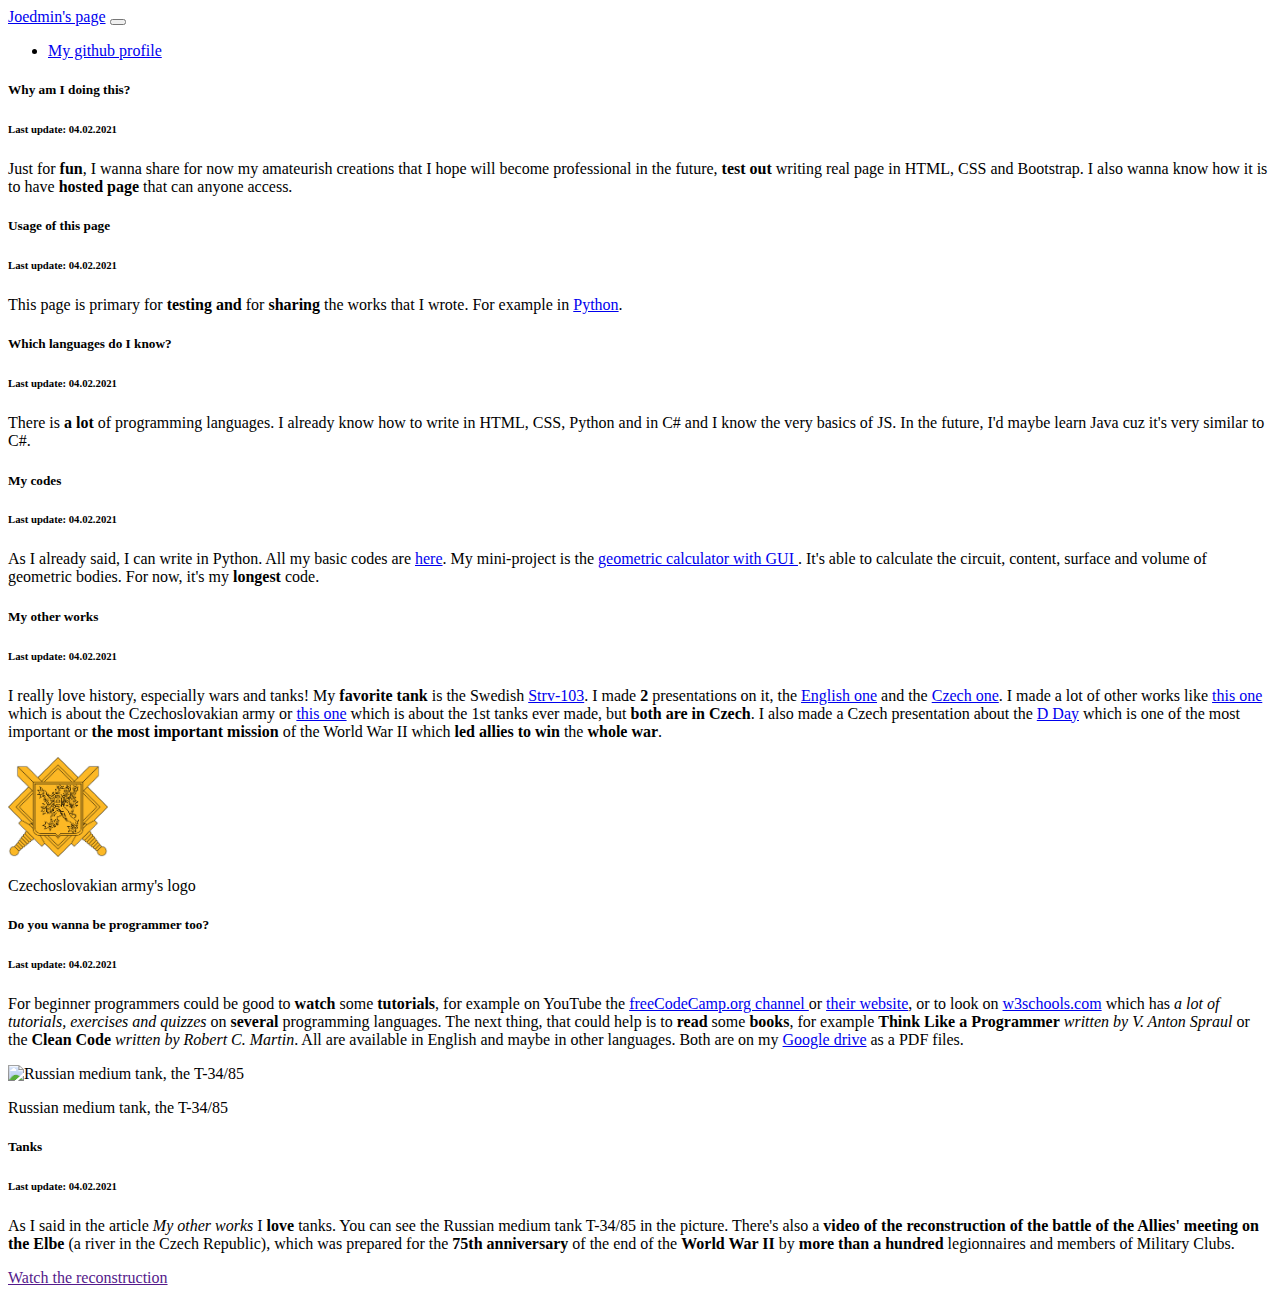
==== index.html @ 403ed673 "Small changes" ====
<!DOCTYPE html>
<html lang="en" style="scroll-behavior: smooth">
	<head>
		<meta charset="UTF-8" />
		<meta name="viewport" content="width=device-width, initial-scale=1.0" />
		<meta
			name="description"
			content="A simple page written by Joedmin with help of the Bootstrap"
		/>
		<link
			href="https://cdn.jsdelivr.net/npm/bootstrap@5.0.0-beta1/dist/css/bootstrap.min.css"
			rel="stylesheet"
			integrity="sha384-giJF6kkoqNQ00vy+HMDP7azOuL0xtbfIcaT9wjKHr8RbDVddVHyTfAAsrekwKmP1"
			crossorigin="anonymous"
		/>

		<title>Joedmin's page</title>
	</head>
	<body>
		<!-- Navbar -->
		<nav class="navbar navbar-expand-lg navbar-dark bg-dark fixed-top">
			<div class="container-fluid">
				<a class="navbar-brand" href="#">Joedmin's page</a>
				<button
					class="navbar-toggler"
					type="button"
					data-bs-toggle="collapse"
					data-bs-target="#navbarSupportedContent"
					aria-controls="navbarSupportedContent"
					aria-expanded="false"
					aria-label="Toggle navigation"
				>
					<span class="navbar-toggler-icon"></span>
				</button>
				<div
					class="collapse navbar-collapse"
					id="navbarSupportedContent"
				>
					<ul class="navbar-nav me-auto mb-2 mb-lg-0">
						<li class="nav-item">
							<a
								class="nav-link"
								href="https://github.com/Joedmin580"
								target="_blank"
								>My github profile</a
							>
						</li>
					</ul>
				</div>
			</div>
		</nav>
		<!-- Articles -->
		<div class="container pt-2 mt-5 mb-5 pb-4">
			<div class="container g-1">
				<div class="row">
					<div class="col-sm p-1 m-0">
						<div class="card shadowsm">
							<div class="card-body">
								<h5 class="card-title">Why am I doing this?</h5>
								<h6 class="card-subtitle mb-2 text-muted">
									Last update: 04.02.2021
								</h6>
								<p class="card-text">
									Just for <strong>fun</strong>, I wanna share
									for now my amateurish creations that I hope
									will become professional in the future,
									<strong>test out</strong> writing real page
									in HTML, CSS and Bootstrap. I also wanna
									know how it is to have
									<strong>hosted page</strong> that can anyone
									access.
								</p>
							</div>
						</div>
					</div>
					<div class="col-sm p-1 m-0">
						<div class="card shadow-sm">
							<div class="card-body">
								<h5 class="card-title">Usage of this page</h5>
								<h6 class="card-subtitle mb-2 text-muted">
									Last update: 04.02.2021
								</h6>
								<p class="card-text">
									This page is primary for
									<strong>testing and</strong> for
									<strong>sharing</strong> the works that I
									wrote. For example in
									<a
										href="https://github.com/Joedmin580/My-simple-codes/tree/main/Python%20codes"
										target="_blank"
										title="Link to my repository on GitHub"
										>Python</a
									>.
								</p>
							</div>
						</div>
					</div>
				</div>
				<div class="row">
					<div class="col-sm p-1 m-0">
						<div class="card shadow-sm">
							<div class="card-body">
								<h5 class="card-title">
									Which languages do I know?
								</h5>
								<h6 class="card-subtitle mb-2 text-muted">
									Last update: 04.02.2021
								</h6>
								<p class="card-text">
									There is <strong>a lot</strong> of
									programming languages. I already know how to
									write in HTML, CSS, Python and in C# and I
									know the very basics of JS. In the future,
									I'd maybe learn Java cuz it's very similar
									to C#.
								</p>
							</div>
						</div>
					</div>
					<div class="col-sm p-1 m-0">
						<div class="card shadow-sm">
							<div class="card-body">
								<h5 class="card-title">My codes</h5>
								<h6 class="card-subtitle mb-2 text-muted">
									Last update: 04.02.2021
								</h6>
								<p class="card-text">
									As I already said, I can write in Python.
									All my basic codes are
									<a
										href="https://github.com/Joedmin580/My-simple-codes"
										title="Link to my GitHub repository with my simple codes"
										>here</a
									>. My mini-project is the
									<a
										href="https://github.com/Joedmin580/Geometric_calculator"
										title="Link to my GitHub repository with geometric calculator"
										>geometric calculator with GUI </a
									>. It's able to calculate the circuit,
									content, surface and volume of geometric
									bodies. For now, it's my
									<strong>longest</strong> code.
								</p>
							</div>
						</div>
					</div>
				</div>
				<div class="row">
					<div class="col-sm p-1 m-0">
						<div class="card shadow-sm">
							<div class="card-body">
								<h5 class="card-title">My other works</h5>
								<h6 class="card-subtitle mb-2 text-muted">
									Last update: 04.02.2021
								</h6>
								<p class="card-text">
									I really love history, especially wars and
									tanks! My
									<b>favorite tank</b> is the Swedish
									<a
										href="https://en.wikipedia.org/wiki/Stridsvagn_103"
										title="Wikipedia about Stridsvagn 103"
										target="_blank"
										>Strv-103</a
									>. I made <b>2</b> presentations on it, the
									<a
										href="https://drive.google.com/file/d/1--AkA5wil6Zslitcjc2c-s1ifipa41NF/view?usp=sharing"
										target="_blank"
										>English one</a
									>
									and the
									<a
										href="https://drive.google.com/file/d/1ezWVByjP0B2ctaGWsLUpiQWNJtOwBmo0/view?usp=sharing"
										target="_blank"
										>Czech one</a
									>. I made a lot of other works like
									<a
										href="https://drive.google.com/file/d/1KQy6ILFjYTOv5hpTcLqhOEiYccV2Lk0b/view?usp=sharing"
										target="_blank"
										>this one</a
									>
									which is about the Czechoslovakian army or
									<a
										href="https://drive.google.com/file/d/1vEwIHrAmb4Yom4VTD8Ay-BQEvpEkcgcw/view?usp=sharing"
										target="_blank"
										>this one</a
									>
									which is about the 1st tanks ever made, but
									<b>both are in Czech</b>. I also made a
									Czech presentation about the
									<a
										href="https://drive.google.com/file/d/10_gF4NgREZ4PmX0piFbr68PwJ373UNwN/view?usp=sharing"
										target="_blank"
										>D Day</a
									>
									which is one of the most important or
									<b>the most important mission</b> of the
									World War II which
									<b>led allies to win</b> the
									<b>whole war</b>.
								</p>
								<div class="text-center">
									<img
										class="image"
										src="images/czechoslovakian.png"
										alt="Logo of the Czechoslovakian army"
										title="Logo of the Czechoslovakian army"
										width="100px"
									/>
									<p>Czechoslovakian army's logo</p>
								</div>
							</div>
						</div>
					</div>
					<div class="col-sm p-1 m-0">
						<div class="card shadow-sm">
							<div class="card-body">
								<h5 class="card-title">
									Do you wanna be programmer too?
								</h5>
								<h6 class="card-subtitle mb-2 text-muted">
									Last update: 04.02.2021
								</h6>
								<p class="card-text">
									For beginner programmers could be good to
									<strong>watch</strong> some
									<strong>tutorials</strong>, for example on
									YouTube the
									<a
										href="https://www.youtube.com/channel/UC8butISFwT-Wl7EV0hUK0BQ"
										target="_blank"
										title="freeCodeCamp's YouTube channel"
										>freeCodeCamp.org channel
									</a>
									or
									<a
										href="freecodecamp.org/"
										target="_blank"
										title="FreeCodeCamp's website"
										>their website</a
									>, or to look on
									<a
										href="https://www.w3schools.com/"
										target="_blank"
										title="w3schools' website"
										>w3schools.com</a
									>
									which has
									<em
										>a lot of tutorials, exercises and
										quizzes</em
									>
									on <strong>several</strong> programming
									languages. The next thing, that could help
									is to <strong>read</strong> some
									<strong>books</strong>, for example
									<strong>Think Like a Programmer</strong>
									<em>written by V. Anton Spraul</em> or the
									<strong>Clean Code</strong>
									<em>written by Robert C. Martin</em>. All
									are available in English and maybe in other
									languages. Both are on my
									<a
										href="https://drive.google.com/drive/folders/1IXyI3qetuaaYGsH8mmgkErSFo05Sd71_"
										target="_blank"
										title="Link to my Google drive with PDF books"
										>Google drive</a
									>
									as a PDF files.
								</p>
							</div>
						</div>
					</div>
				</div>
				<div class="row">
					<div
						class="row g-0 bg-light position-relative shadow-sm m-1"
					>
						<div class="col-md-6 mb-md-0 p-md-4">
							<img
								src="images/tank.jpg"
								class="w-100 rounded shadow"
								alt="Russian medium tank, the T-34/85"
								title="Russian medium tank, the T-34/85"
							/>
							<p class="text-center">
								Russian medium tank, the T-34/85
							</p>
						</div>
						<div class="col-md-6 p-4 ps-md-0">
							<h5 class="mt-0">Tanks</h5>
							<h6 class="card-subtitle mb-2 text-muted">
								Last update: 04.02.2021
							</h6>
							<p>
								As I said in the article
								<em>My other works</em> I
								<strong>love</strong> tanks. You can see the
								Russian medium tank T-34/85 in the picture.
								There's also a
								<strong
									>video of the reconstruction of the battle
									of the Allies' meeting on the Elbe</strong
								>
								(a river in the Czech Republic), which was
								prepared for the
								<strong>75th anniversary </strong>of the end of
								the <strong>World War II</strong>
								by
								<strong>more than a hundred</strong>
								legionnaires and members of Military Clubs.
							</p>
							<a
								href=""
								class="stretched-link"
								title="Reconstruction of the WWII battle in Czechoslovakia on YouTube"
								>Watch the reconstruction</a
							>
						</div>
					</div>
				</div>
			</div>
		</div>
		<!-- Script -->
		<script
			src="https://cdn.jsdelivr.net/npm/bootstrap@5.0.0-beta1/dist/js/bootstrap.bundle.min.js"
			integrity="sha384-ygbV9kiqUc6oa4msXn9868pTtWMgiQaeYH7/t7LECLbyPA2x65Kgf80OJFdroafW"
			crossorigin="anonymous"
		></script>
	</body>
</html>
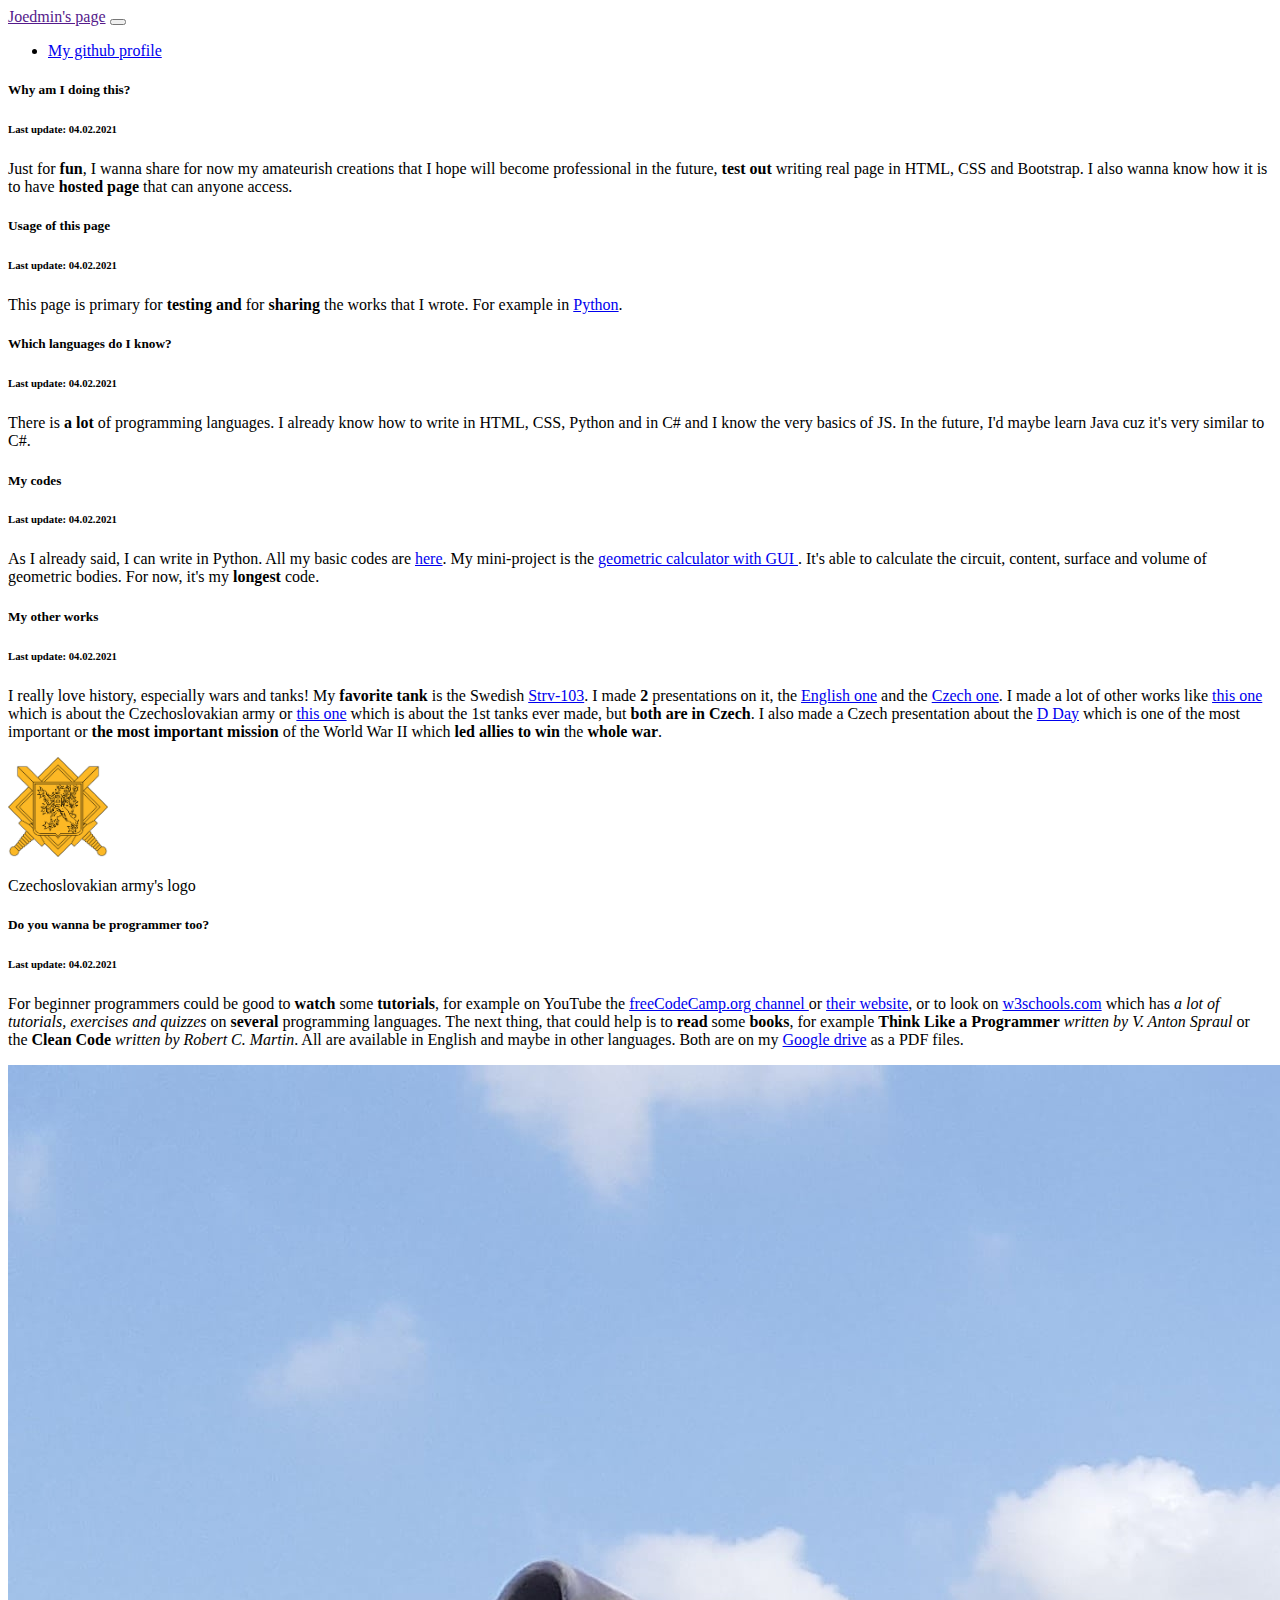
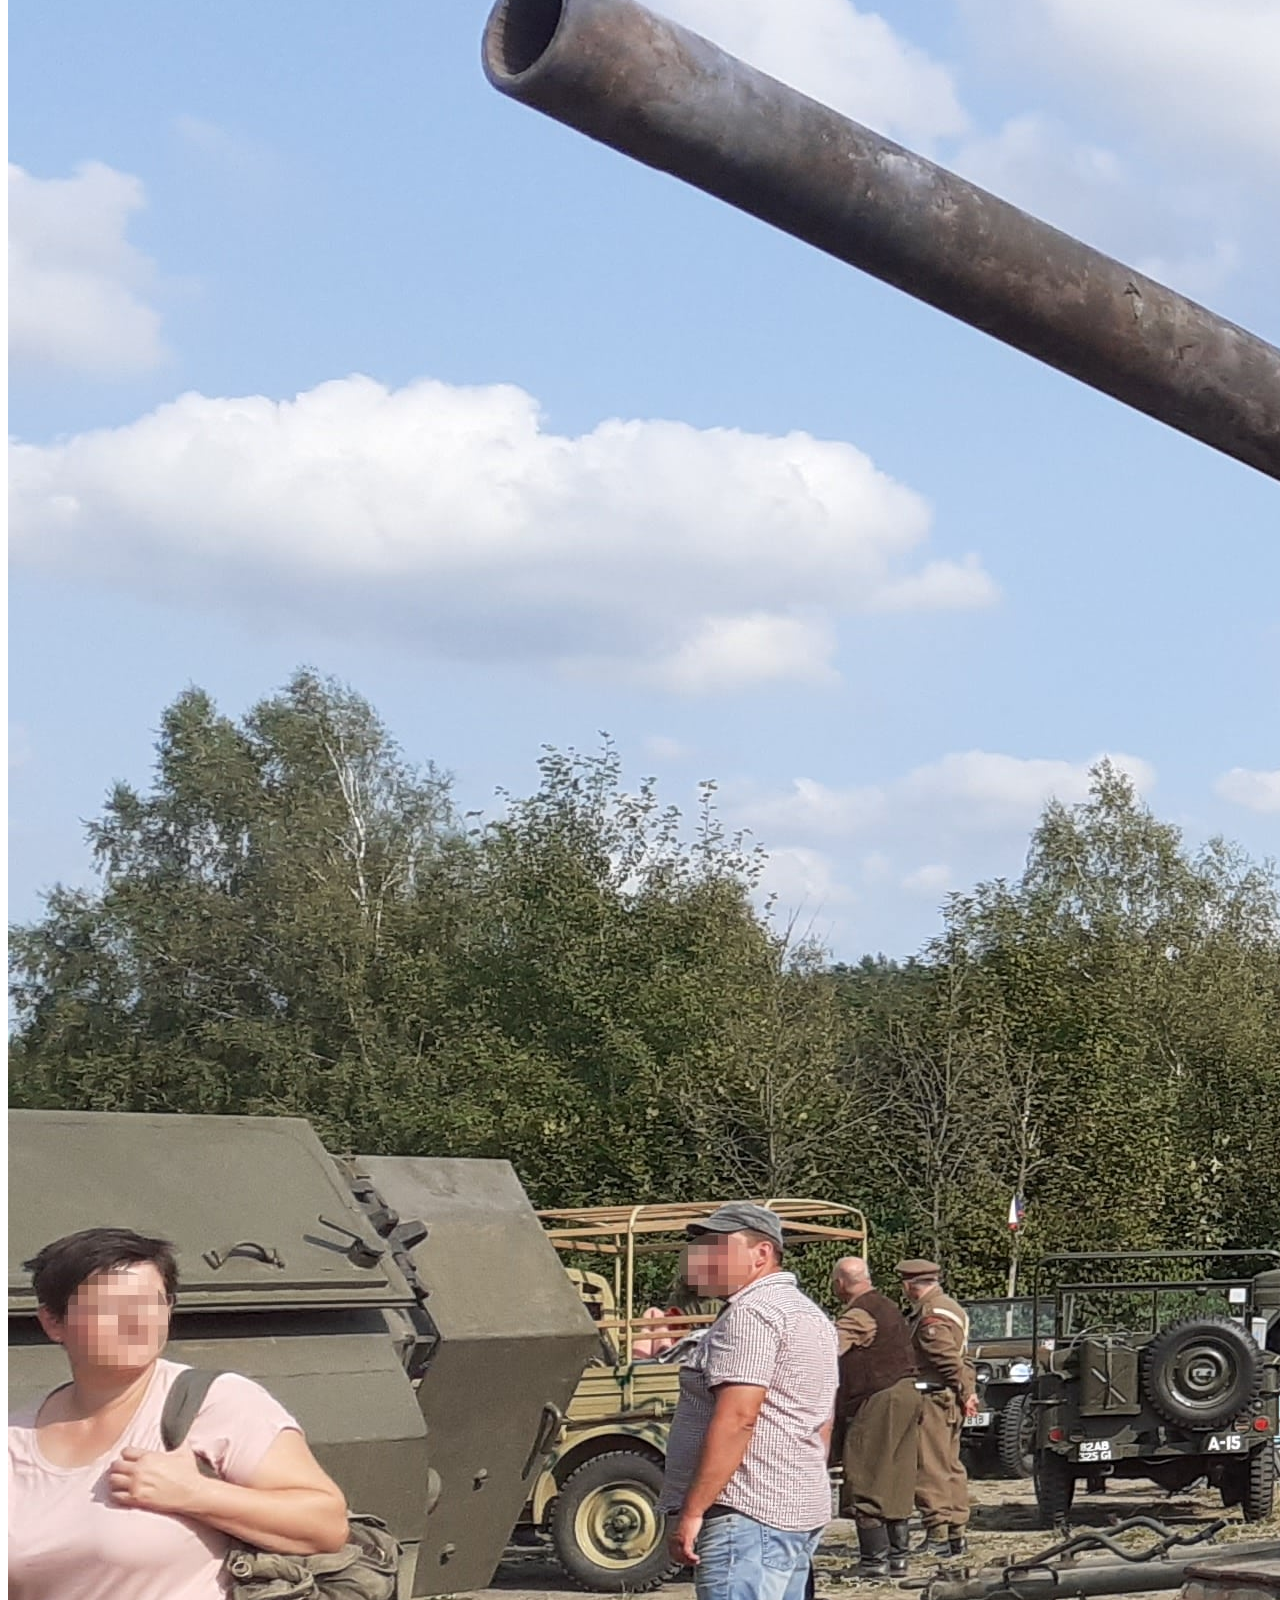
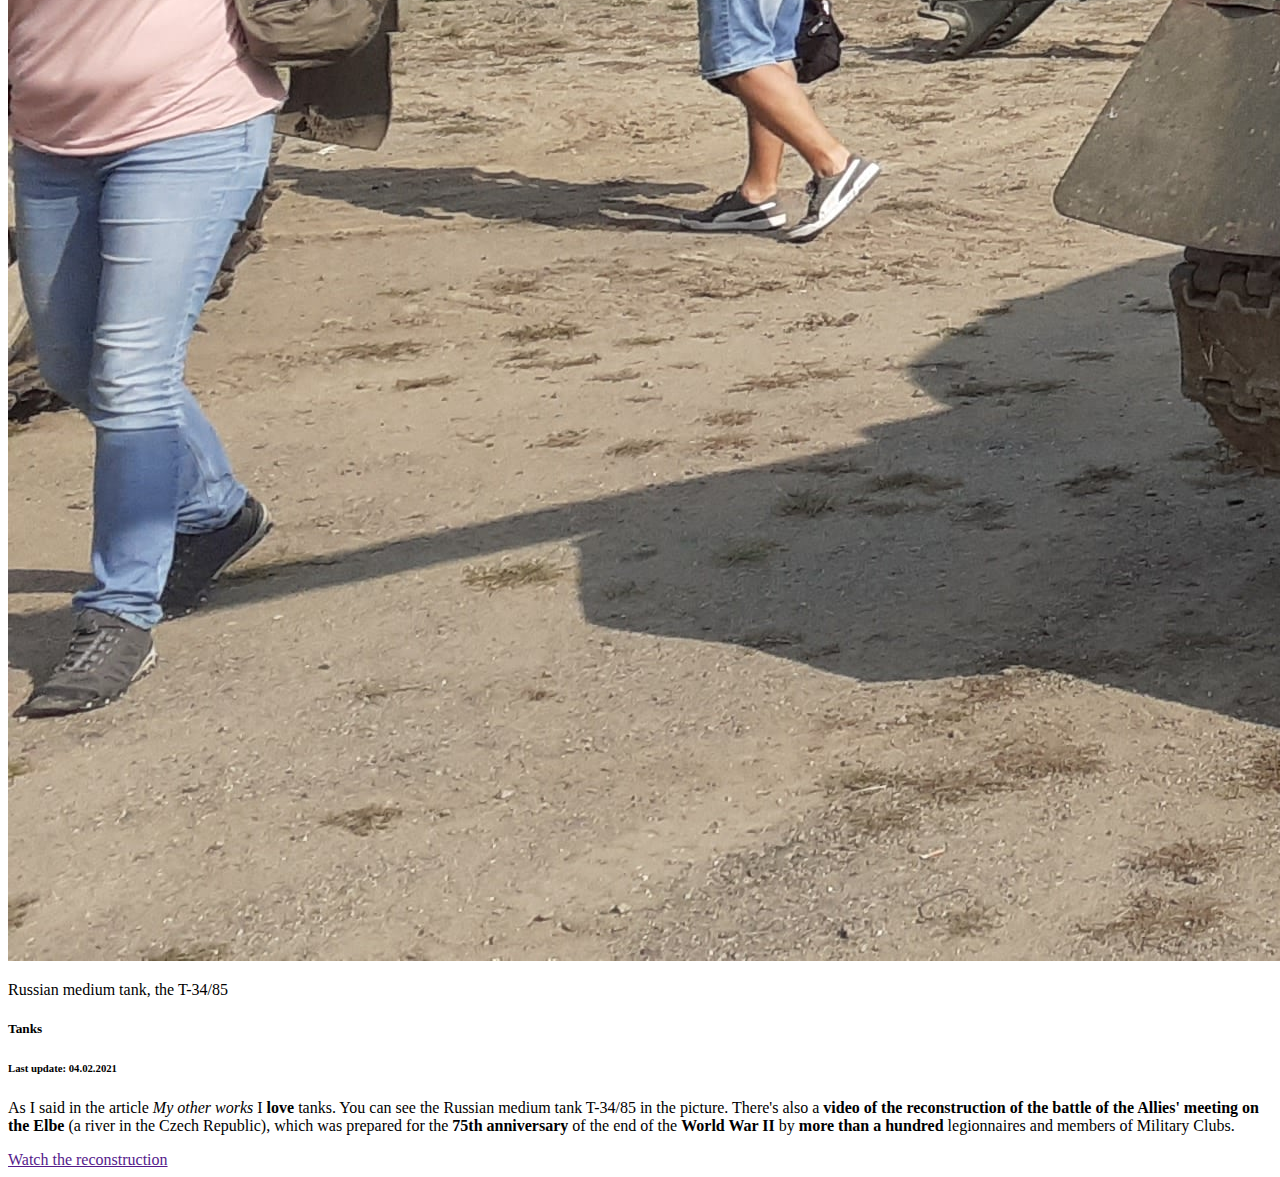
==== commit 0c6cbfae: "Renamed some tags" ====
--- a/index.html
+++ b/index.html
@@ -13,14 +13,14 @@
 			integrity="sha384-giJF6kkoqNQ00vy+HMDP7azOuL0xtbfIcaT9wjKHr8RbDVddVHyTfAAsrekwKmP1"
 			crossorigin="anonymous"
 		/>
-
+		<link rel="icon" href="images/icon.svg" />
 		<title>Joedmin's page</title>
 	</head>
 	<body>
 		<!-- Navbar -->
 		<nav class="navbar navbar-expand-lg navbar-dark bg-dark fixed-top">
-			<div class="container-fluid">
-				<a class="navbar-brand" href="#">Joedmin's page</a>
+			<section class="container-fluid">
+				<a class="navbar-brand" href="">Joedmin's page</a>
 				<button
 					class="navbar-toggler"
 					type="button"
@@ -47,14 +47,14 @@
 						</li>
 					</ul>
 				</div>
-			</div>
+			</section>
 		</nav>
 		<!-- Articles -->
-		<div class="container pt-2 mt-5 mb-5 pb-4">
-			<div class="container g-1">
+		<main class="container pt-2 mt-5 mb-5 pb-4">
+			<section class="container g-1">
 				<div class="row">
-					<div class="col-sm p-1 m-0">
-						<div class="card shadowsm">
+					<article class="col-sm p-1 m-0">
+						<div class="card shadow-sm">
 							<div class="card-body">
 								<h5 class="card-title">Why am I doing this?</h5>
 								<h6 class="card-subtitle mb-2 text-muted">
@@ -72,8 +72,8 @@
 								</p>
 							</div>
 						</div>
-					</div>
-					<div class="col-sm p-1 m-0">
+					</article>
+					<article class="col-sm p-1 m-0">
 						<div class="card shadow-sm">
 							<div class="card-body">
 								<h5 class="card-title">Usage of this page</h5>
@@ -94,11 +94,11 @@
 								</p>
 							</div>
 						</div>
-					</div>
+					</article>
 				</div>
 				<div class="row">
-					<div class="col-sm p-1 m-0">
-						<div class="card shadow-sm">
+					<article class="col-sm p-1 m-0">
+						<article class="card shadow-sm">
 							<div class="card-body">
 								<h5 class="card-title">
 									Which languages do I know?
@@ -115,9 +115,9 @@
 									to C#.
 								</p>
 							</div>
-						</div>
-					</div>
-					<div class="col-sm p-1 m-0">
+						</article>
+					</article>
+					<article class="col-sm p-1 m-0">
 						<div class="card shadow-sm">
 							<div class="card-body">
 								<h5 class="card-title">My codes</h5>
@@ -143,10 +143,10 @@
 								</p>
 							</div>
 						</div>
-					</div>
+					</article>
 				</div>
 				<div class="row">
-					<div class="col-sm p-1 m-0">
+					<article class="col-sm p-1 m-0">
 						<div class="card shadow-sm">
 							<div class="card-body">
 								<h5 class="card-title">My other works</h5>
@@ -211,8 +211,8 @@
 								</div>
 							</div>
 						</div>
-					</div>
-					<div class="col-sm p-1 m-0">
+					</article>
+					<article class="col-sm p-1 m-0">
 						<div class="card shadow-sm">
 							<div class="card-body">
 								<h5 class="card-title">
@@ -270,15 +270,15 @@
 								</p>
 							</div>
 						</div>
-					</div>
+					</article>
 				</div>
-				<div class="row">
+				<article class="row">
 					<div
 						class="row g-0 bg-light position-relative shadow-sm m-1"
 					>
 						<div class="col-md-6 mb-md-0 p-md-4">
 							<img
-								src="images/tank.jpg"
+								src="images/tank-compress.jpg"
 								class="w-100 rounded shadow"
 								alt="Russian medium tank, the T-34/85"
 								title="Russian medium tank, the T-34/85"
@@ -318,9 +318,9 @@
 							>
 						</div>
 					</div>
-				</div>
-			</div>
-		</div>
+				</article>
+			</section>
+		</main>
 		<!-- Script -->
 		<script
 			src="https://cdn.jsdelivr.net/npm/bootstrap@5.0.0-beta1/dist/js/bootstrap.bundle.min.js"
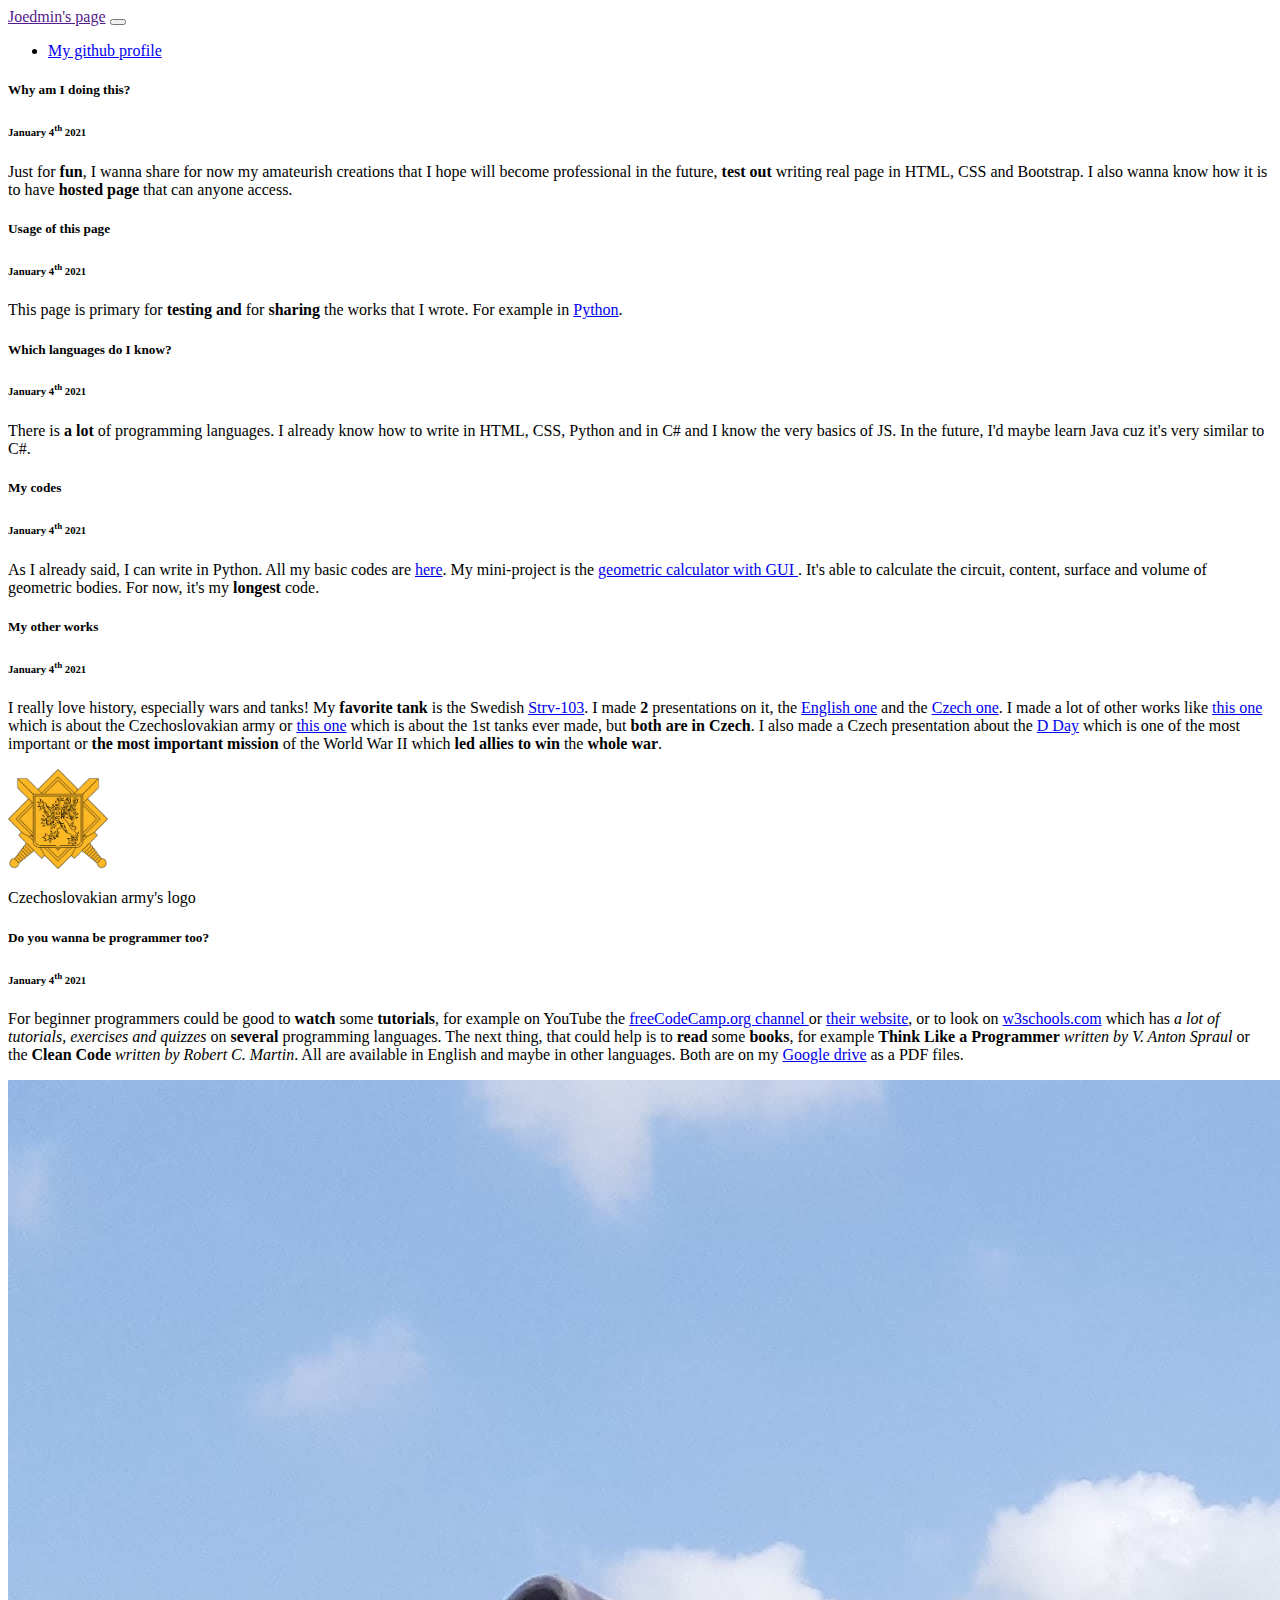
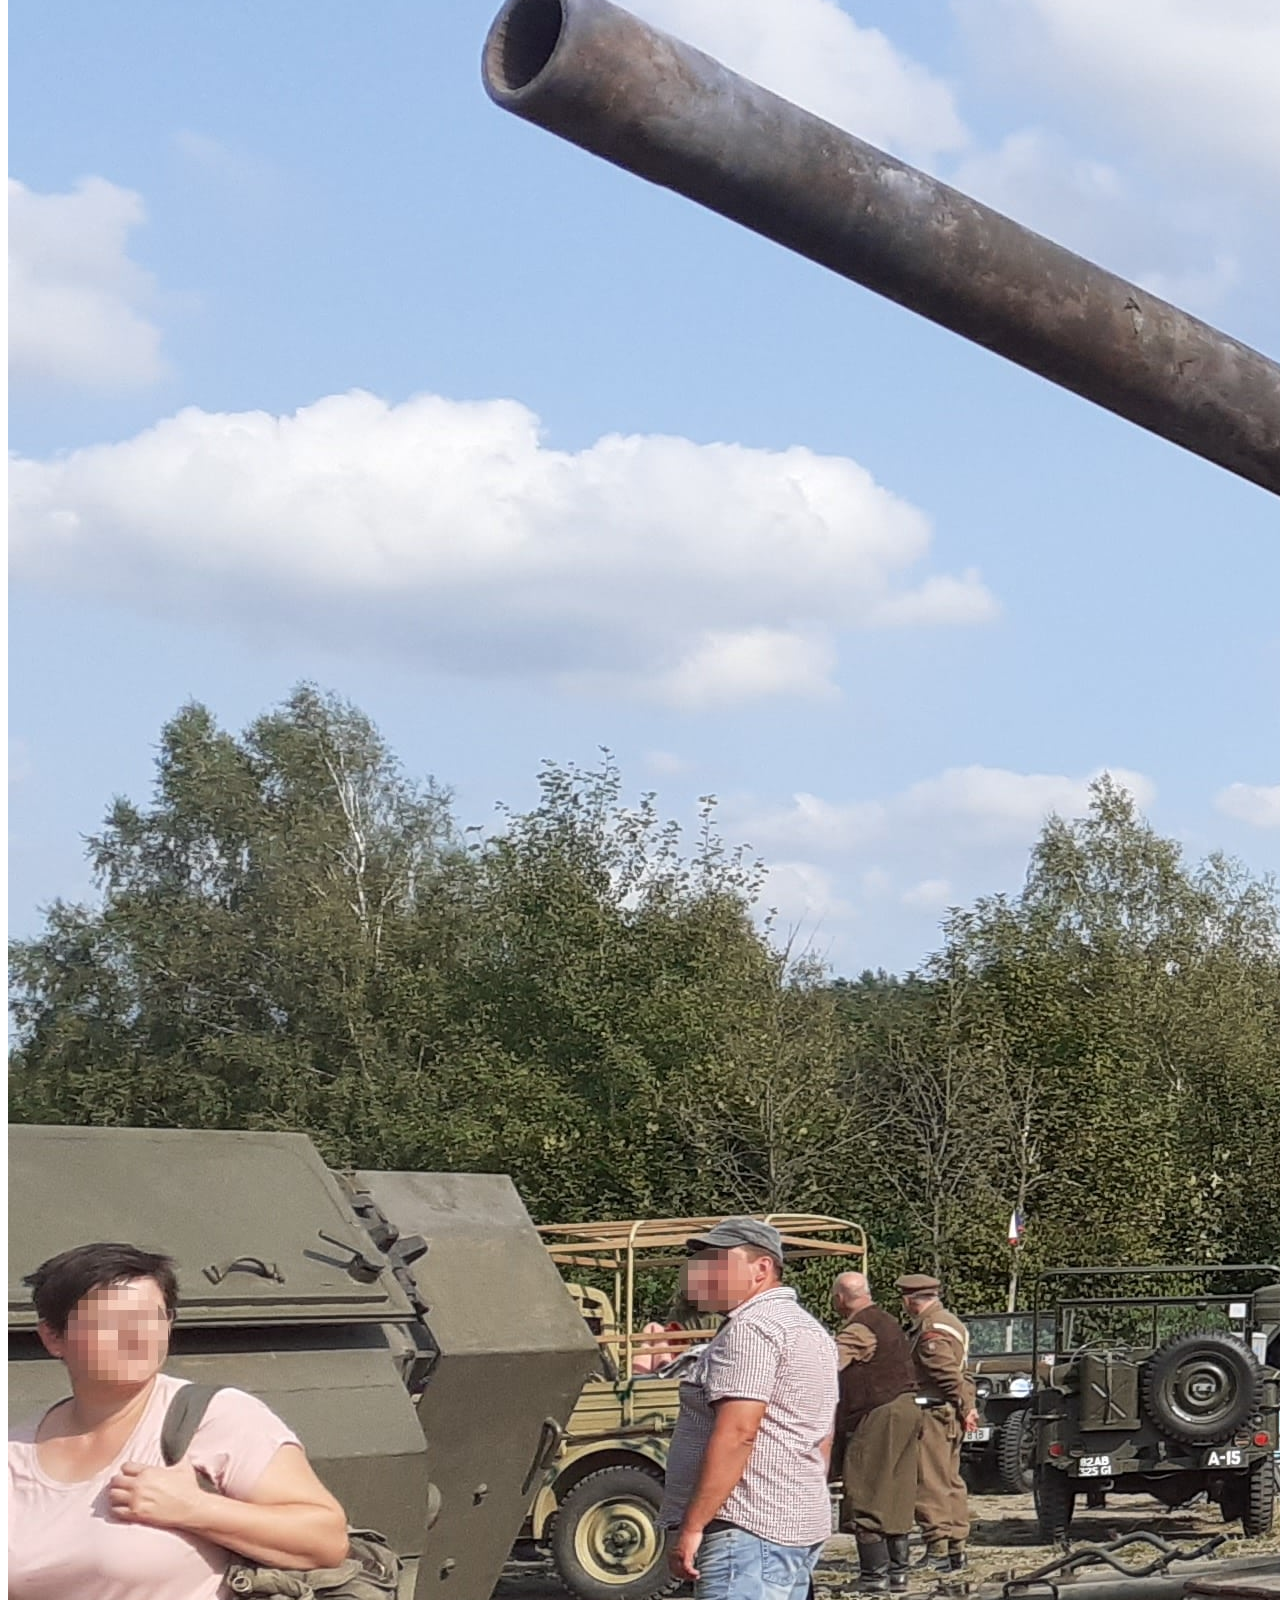
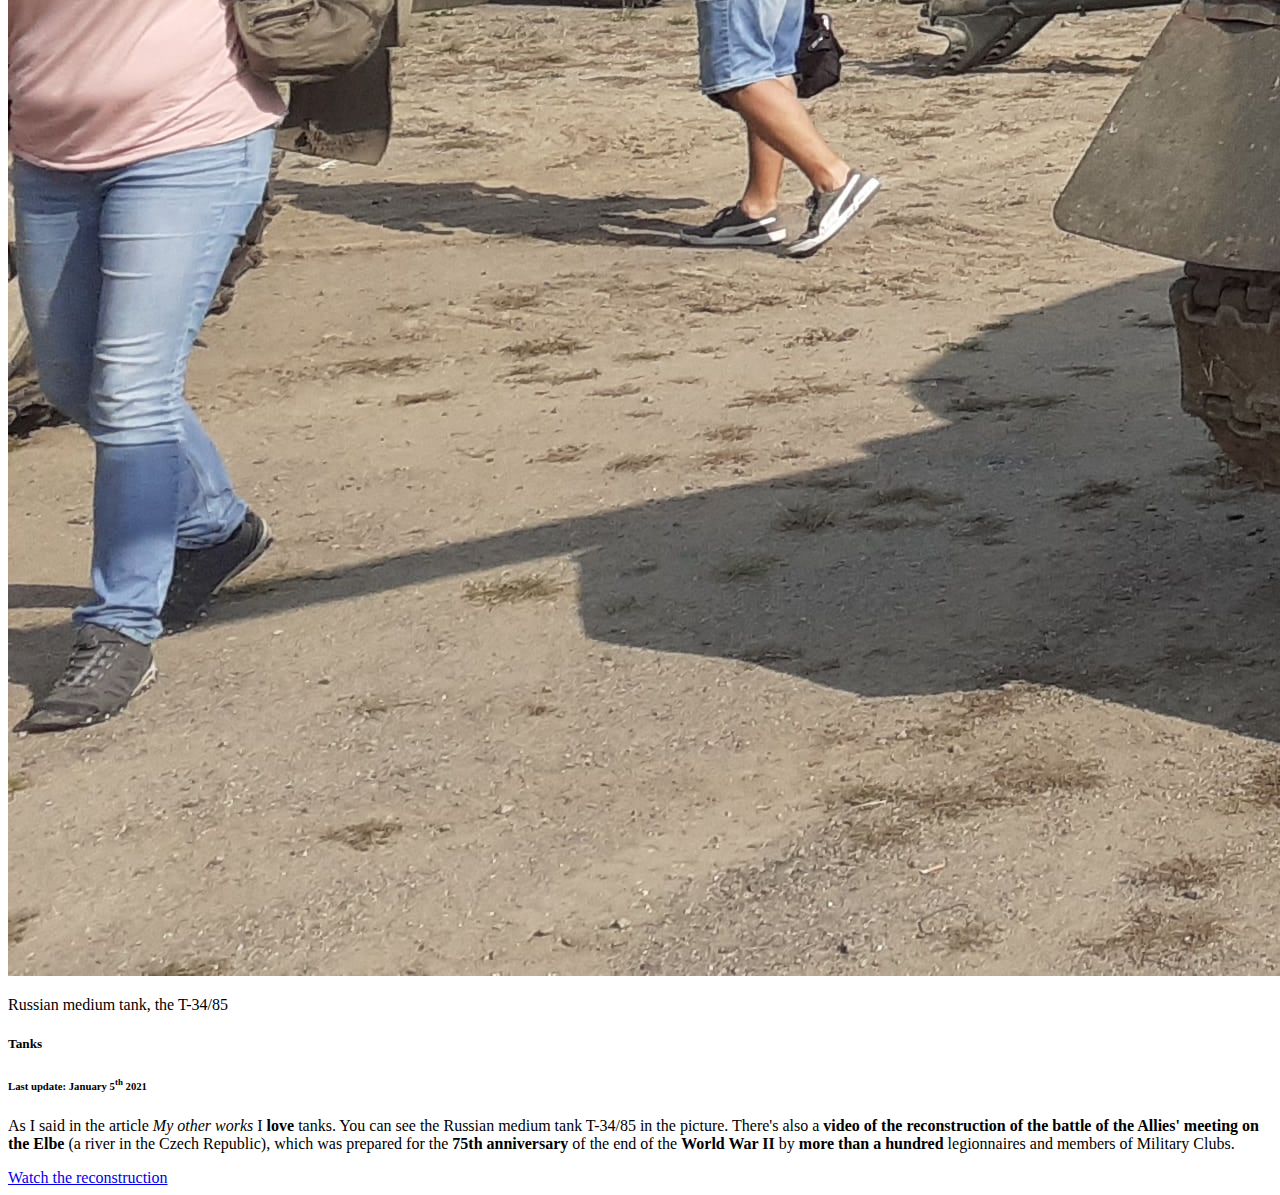
==== commit a4f8ffb3: "Updated dates" ====
--- a/index.html
+++ b/index.html
@@ -16,6 +16,7 @@
 		<link rel="icon" href="images/icon.svg" />
 		<title>Joedmin's page</title>
 	</head>
+
 	<body>
 		<!-- Navbar -->
 		<nav class="navbar navbar-expand-lg navbar-dark bg-dark fixed-top">
@@ -49,277 +50,272 @@
 				</div>
 			</section>
 		</nav>
+
 		<!-- Articles -->
-		<main class="container pt-2 mt-5 mb-5 pb-4">
-			<section class="container g-1">
-				<div class="row">
-					<article class="col-sm p-1 m-0">
-						<div class="card shadow-sm">
-							<div class="card-body">
-								<h5 class="card-title">Why am I doing this?</h5>
-								<h6 class="card-subtitle mb-2 text-muted">
-									Last update: 04.02.2021
-								</h6>
-								<p class="card-text">
-									Just for <strong>fun</strong>, I wanna share
-									for now my amateurish creations that I hope
-									will become professional in the future,
-									<strong>test out</strong> writing real page
-									in HTML, CSS and Bootstrap. I also wanna
-									know how it is to have
-									<strong>hosted page</strong> that can anyone
-									access.
-								</p>
+		<main class="container pt-3 mt-5 pb-4">
+			<div class="row">
+				<article class="col-sm p-1 m-0">
+					<div class="card shadowsm">
+						<div class="card-body">
+							<h5 class="card-title">Why am I doing this?</h5>
+							<h6 class="card-subtitle mb-2 text-muted">
+								January 4<sup>th</sup> 2021
+							</h6>
+							<p class="card-text">
+								Just for <strong>fun</strong>, I wanna share for
+								now my amateurish creations that I hope will
+								become professional in the future,
+								<strong>test out</strong> writing real page in
+								HTML, CSS and Bootstrap. I also wanna know how
+								it is to have <strong>hosted page</strong> that
+								can anyone access.
+							</p>
+						</div>
+					</div>
+				</article>
+				<article class="col-sm p-1 m-0">
+					<div class="card shadow-sm">
+						<div class="card-body">
+							<h5 class="card-title">Usage of this page</h5>
+							<h6 class="card-subtitle mb-2 text-muted">
+								January 4<sup>th</sup> 2021
+							</h6>
+							<p class="card-text">
+								This page is primary for
+								<strong>testing and</strong> for
+								<strong>sharing</strong> the works that I wrote.
+								For example in
+								<a
+									href="https://github.com/Joedmin580/My-simple-codes/tree/main/Python%20codes"
+									target="_blank"
+									title="Link to my repository on GitHub"
+									>Python</a
+								>.
+							</p>
+						</div>
+					</div>
+				</article>
+			</div>
+			<div class="row">
+				<article class="col-sm p-1 m-0">
+					<article class="card shadow-sm">
+						<div class="card-body">
+							<h5 class="card-title">
+								Which languages do I know?
+							</h5>
+							<h6 class="card-subtitle mb-2 text-muted">
+								January 4<sup>th</sup> 2021
+							</h6>
+							<p class="card-text">
+								There is <strong>a lot</strong> of programming
+								languages. I already know how to write in HTML,
+								CSS, Python and in C# and I know the very basics
+								of JS. In the future, I'd maybe learn Java cuz
+								it's very similar to C#.
+							</p>
+						</div>
+					</article>
+				</article>
+				<article class="col-sm p-1 m-0">
+					<div class="card shadow-sm">
+						<div class="card-body">
+							<h5 class="card-title">My codes</h5>
+							<h6 class="card-subtitle mb-2 text-muted">
+								January 4<sup>th</sup> 2021
+							</h6>
+							<p class="card-text">
+								As I already said, I can write in Python. All my
+								basic codes are
+								<a
+									href="https://github.com/Joedmin580/My-simple-codes"
+									title="Link to my GitHub repository with my simple codes"
+									>here</a
+								>. My mini-project is the
+								<a
+									href="https://github.com/Joedmin580/Geometric_calculator"
+									title="Link to my GitHub repository with geometric calculator"
+									>geometric calculator with GUI </a
+								>. It's able to calculate the circuit, content,
+								surface and volume of geometric bodies. For now,
+								it's my <strong>longest</strong> code.
+							</p>
+						</div>
+					</div>
+				</article>
+			</div>
+			<div class="row">
+				<article class="col-sm p-1 m-0">
+					<div class="card shadow-sm">
+						<div class="card-body">
+							<h5 class="card-title">My other works</h5>
+							<h6 class="card-subtitle mb-2 text-muted">
+								January 4<sup>th</sup> 2021
+							</h6>
+							<p class="card-text">
+								I really love history, especially wars and
+								tanks! My
+								<b>favorite tank</b> is the Swedish
+								<a
+									href="https://en.wikipedia.org/wiki/Stridsvagn_103"
+									title="Wikipedia about Stridsvagn 103"
+									target="_blank"
+									>Strv-103</a
+								>. I made <b>2</b> presentations on it, the
+								<a
+									href="https://drive.google.com/file/d/1--AkA5wil6Zslitcjc2c-s1ifipa41NF/view?usp=sharing"
+									target="_blank"
+									>English one</a
+								>
+								and the
+								<a
+									href="https://drive.google.com/file/d/1ezWVByjP0B2ctaGWsLUpiQWNJtOwBmo0/view?usp=sharing"
+									target="_blank"
+									>Czech one</a
+								>. I made a lot of other works like
+								<a
+									href="https://drive.google.com/file/d/1KQy6ILFjYTOv5hpTcLqhOEiYccV2Lk0b/view?usp=sharing"
+									target="_blank"
+									>this one</a
+								>
+								which is about the Czechoslovakian army or
+								<a
+									href="https://drive.google.com/file/d/1vEwIHrAmb4Yom4VTD8Ay-BQEvpEkcgcw/view?usp=sharing"
+									target="_blank"
+									>this one</a
+								>
+								which is about the 1st tanks ever made, but
+								<b>both are in Czech</b>. I also made a Czech
+								presentation about the
+								<a
+									href="https://drive.google.com/file/d/10_gF4NgREZ4PmX0piFbr68PwJ373UNwN/view?usp=sharing"
+									target="_blank"
+									>D Day</a
+								>
+								which is one of the most important or
+								<b>the most important mission</b> of the World
+								War II which <b>led allies to win</b> the
+								<b>whole war</b>.
+							</p>
+							<div class="text-center">
+								<img
+									class="image"
+									src="images/czechoslovakian.png"
+									alt="Logo of the Czechoslovakian army"
+									title="Logo of the Czechoslovakian army"
+									width="100px"
+								/>
+								<p>Czechoslovakian army's logo</p>
 							</div>
 						</div>
-					</article>
-					<article class="col-sm p-1 m-0">
-						<div class="card shadow-sm">
-							<div class="card-body">
-								<h5 class="card-title">Usage of this page</h5>
-								<h6 class="card-subtitle mb-2 text-muted">
-									Last update: 04.02.2021
-								</h6>
-								<p class="card-text">
-									This page is primary for
-									<strong>testing and</strong> for
-									<strong>sharing</strong> the works that I
-									wrote. For example in
-									<a
-										href="https://github.com/Joedmin580/My-simple-codes/tree/main/Python%20codes"
-										target="_blank"
-										title="Link to my repository on GitHub"
-										>Python</a
-									>.
-								</p>
-							</div>
-						</div>
-					</article>
+					</div>
+				</article>
+				<article class="col-sm p-1 m-0">
+					<div class="card shadow-sm">
+						<div class="card-body">
+							<h5 class="card-title">
+								Do you wanna be programmer too?
+							</h5>
+							<h6 class="card-subtitle mb-2 text-muted">
+								January 4<sup>th</sup> 2021
+							</h6>
+							<p class="card-text">
+								For beginner programmers could be good to
+								<strong>watch</strong> some
+								<strong>tutorials</strong>, for example on
+								YouTube the
+								<a
+									href="https://www.youtube.com/channel/UC8butISFwT-Wl7EV0hUK0BQ"
+									target="_blank"
+									title="freeCodeCamp's YouTube channel"
+									>freeCodeCamp.org channel
+								</a>
+								or
+								<a
+									href="freecodecamp.org/"
+									target="_blank"
+									title="FreeCodeCamp's website"
+									>their website</a
+								>, or to look on
+								<a
+									href="https://www.w3schools.com/"
+									target="_blank"
+									title="w3schools' website"
+									>w3schools.com</a
+								>
+								which has
+								<em
+									>a lot of tutorials, exercises and
+									quizzes</em
+								>
+								on <strong>several</strong> programming
+								languages. The next thing, that could help is to
+								<strong>read</strong> some
+								<strong>books</strong>, for example
+								<strong>Think Like a Programmer</strong>
+								<em>written by V. Anton Spraul</em> or the
+								<strong>Clean Code</strong>
+								<em>written by Robert C. Martin</em>. All are
+								available in English and maybe in other
+								languages. Both are on my
+								<a
+									href="https://drive.google.com/drive/folders/1IXyI3qetuaaYGsH8mmgkErSFo05Sd71_"
+									target="_blank"
+									title="Link to my Google drive with PDF books"
+									>Google drive</a
+								>
+								as a PDF files.
+							</p>
+						</div>
+					</div>
+				</article>
+			</div>
+			<div class="container m-0 p-1">
+				<div
+					class="row bg-light position-relative shadow-sm border rounded"
+				>
+					<div class="col-md-6 mb-md-0 p-md-4 pt-2">
+						<img
+							src="images/tank-compress.jpg"
+							class="w-100 rounded shadow"
+							alt="Russian medium tank, the T-34/85"
+							title="Russian medium tank, the T-34/85"
+						/>
+						<p class="text-center">
+							Russian medium tank, the T-34/85
+						</p>
+					</div>
+					<div class="col-md-6 p-4 ps-md-0">
+						<h5 class="mt-0">Tanks</h5>
+						<h6 class="card-subtitle mb-2 text-muted">
+							Last update: January 5<sup>th</sup> 2021
+						</h6>
+						<p>
+							As I said in the article
+							<em>My other works</em> I
+							<strong>love</strong> tanks. You can see the Russian
+							medium tank T-34/85 in the picture. There's also a
+							<strong
+								>video of the reconstruction of the battle of
+								the Allies' meeting on the Elbe</strong
+							>
+							(a river in the Czech Republic), which was prepared
+							for the
+							<strong>75th anniversary </strong>of the end of the
+							<strong>World War II</strong>
+							by
+							<strong>more than a hundred</strong>
+							legionnaires and members of Military Clubs.
+						</p>
+						<a
+							href="https://youtu.be/YLntjN8Cwns"
+							target="_blank"
+							class="stretched-link"
+							title="Reconstruction of the WWII battle in Czechoslovakia on YouTube"
+							>Watch the reconstruction</a
+						>
+					</div>
 				</div>
-				<div class="row">
-					<article class="col-sm p-1 m-0">
-						<article class="card shadow-sm">
-							<div class="card-body">
-								<h5 class="card-title">
-									Which languages do I know?
-								</h5>
-								<h6 class="card-subtitle mb-2 text-muted">
-									Last update: 04.02.2021
-								</h6>
-								<p class="card-text">
-									There is <strong>a lot</strong> of
-									programming languages. I already know how to
-									write in HTML, CSS, Python and in C# and I
-									know the very basics of JS. In the future,
-									I'd maybe learn Java cuz it's very similar
-									to C#.
-								</p>
-							</div>
-						</article>
-					</article>
-					<article class="col-sm p-1 m-0">
-						<div class="card shadow-sm">
-							<div class="card-body">
-								<h5 class="card-title">My codes</h5>
-								<h6 class="card-subtitle mb-2 text-muted">
-									Last update: 04.02.2021
-								</h6>
-								<p class="card-text">
-									As I already said, I can write in Python.
-									All my basic codes are
-									<a
-										href="https://github.com/Joedmin580/My-simple-codes"
-										title="Link to my GitHub repository with my simple codes"
-										>here</a
-									>. My mini-project is the
-									<a
-										href="https://github.com/Joedmin580/Geometric_calculator"
-										title="Link to my GitHub repository with geometric calculator"
-										>geometric calculator with GUI </a
-									>. It's able to calculate the circuit,
-									content, surface and volume of geometric
-									bodies. For now, it's my
-									<strong>longest</strong> code.
-								</p>
-							</div>
-						</div>
-					</article>
-				</div>
-				<div class="row">
-					<article class="col-sm p-1 m-0">
-						<div class="card shadow-sm">
-							<div class="card-body">
-								<h5 class="card-title">My other works</h5>
-								<h6 class="card-subtitle mb-2 text-muted">
-									Last update: 04.02.2021
-								</h6>
-								<p class="card-text">
-									I really love history, especially wars and
-									tanks! My
-									<b>favorite tank</b> is the Swedish
-									<a
-										href="https://en.wikipedia.org/wiki/Stridsvagn_103"
-										title="Wikipedia about Stridsvagn 103"
-										target="_blank"
-										>Strv-103</a
-									>. I made <b>2</b> presentations on it, the
-									<a
-										href="https://drive.google.com/file/d/1--AkA5wil6Zslitcjc2c-s1ifipa41NF/view?usp=sharing"
-										target="_blank"
-										>English one</a
-									>
-									and the
-									<a
-										href="https://drive.google.com/file/d/1ezWVByjP0B2ctaGWsLUpiQWNJtOwBmo0/view?usp=sharing"
-										target="_blank"
-										>Czech one</a
-									>. I made a lot of other works like
-									<a
-										href="https://drive.google.com/file/d/1KQy6ILFjYTOv5hpTcLqhOEiYccV2Lk0b/view?usp=sharing"
-										target="_blank"
-										>this one</a
-									>
-									which is about the Czechoslovakian army or
-									<a
-										href="https://drive.google.com/file/d/1vEwIHrAmb4Yom4VTD8Ay-BQEvpEkcgcw/view?usp=sharing"
-										target="_blank"
-										>this one</a
-									>
-									which is about the 1st tanks ever made, but
-									<b>both are in Czech</b>. I also made a
-									Czech presentation about the
-									<a
-										href="https://drive.google.com/file/d/10_gF4NgREZ4PmX0piFbr68PwJ373UNwN/view?usp=sharing"
-										target="_blank"
-										>D Day</a
-									>
-									which is one of the most important or
-									<b>the most important mission</b> of the
-									World War II which
-									<b>led allies to win</b> the
-									<b>whole war</b>.
-								</p>
-								<div class="text-center">
-									<img
-										class="image"
-										src="images/czechoslovakian.png"
-										alt="Logo of the Czechoslovakian army"
-										title="Logo of the Czechoslovakian army"
-										width="100px"
-									/>
-									<p>Czechoslovakian army's logo</p>
-								</div>
-							</div>
-						</div>
-					</article>
-					<article class="col-sm p-1 m-0">
-						<div class="card shadow-sm">
-							<div class="card-body">
-								<h5 class="card-title">
-									Do you wanna be programmer too?
-								</h5>
-								<h6 class="card-subtitle mb-2 text-muted">
-									Last update: 04.02.2021
-								</h6>
-								<p class="card-text">
-									For beginner programmers could be good to
-									<strong>watch</strong> some
-									<strong>tutorials</strong>, for example on
-									YouTube the
-									<a
-										href="https://www.youtube.com/channel/UC8butISFwT-Wl7EV0hUK0BQ"
-										target="_blank"
-										title="freeCodeCamp's YouTube channel"
-										>freeCodeCamp.org channel
-									</a>
-									or
-									<a
-										href="freecodecamp.org/"
-										target="_blank"
-										title="FreeCodeCamp's website"
-										>their website</a
-									>, or to look on
-									<a
-										href="https://www.w3schools.com/"
-										target="_blank"
-										title="w3schools' website"
-										>w3schools.com</a
-									>
-									which has
-									<em
-										>a lot of tutorials, exercises and
-										quizzes</em
-									>
-									on <strong>several</strong> programming
-									languages. The next thing, that could help
-									is to <strong>read</strong> some
-									<strong>books</strong>, for example
-									<strong>Think Like a Programmer</strong>
-									<em>written by V. Anton Spraul</em> or the
-									<strong>Clean Code</strong>
-									<em>written by Robert C. Martin</em>. All
-									are available in English and maybe in other
-									languages. Both are on my
-									<a
-										href="https://drive.google.com/drive/folders/1IXyI3qetuaaYGsH8mmgkErSFo05Sd71_"
-										target="_blank"
-										title="Link to my Google drive with PDF books"
-										>Google drive</a
-									>
-									as a PDF files.
-								</p>
-							</div>
-						</div>
-					</article>
-				</div>
-				<article class="row">
-					<div
-						class="row g-0 bg-light position-relative shadow-sm m-1"
-					>
-						<div class="col-md-6 mb-md-0 p-md-4">
-							<img
-								src="images/tank-compress.jpg"
-								class="w-100 rounded shadow"
-								alt="Russian medium tank, the T-34/85"
-								title="Russian medium tank, the T-34/85"
-							/>
-							<p class="text-center">
-								Russian medium tank, the T-34/85
-							</p>
-						</div>
-						<div class="col-md-6 p-4 ps-md-0">
-							<h5 class="mt-0">Tanks</h5>
-							<h6 class="card-subtitle mb-2 text-muted">
-								Last update: 04.02.2021
-							</h6>
-							<p>
-								As I said in the article
-								<em>My other works</em> I
-								<strong>love</strong> tanks. You can see the
-								Russian medium tank T-34/85 in the picture.
-								There's also a
-								<strong
-									>video of the reconstruction of the battle
-									of the Allies' meeting on the Elbe</strong
-								>
-								(a river in the Czech Republic), which was
-								prepared for the
-								<strong>75th anniversary </strong>of the end of
-								the <strong>World War II</strong>
-								by
-								<strong>more than a hundred</strong>
-								legionnaires and members of Military Clubs.
-							</p>
-							<a
-								href=""
-								class="stretched-link"
-								title="Reconstruction of the WWII battle in Czechoslovakia on YouTube"
-								>Watch the reconstruction</a
-							>
-						</div>
-					</div>
-				</article>
-			</section>
+			</div>
 		</main>
 		<!-- Script -->
 		<script
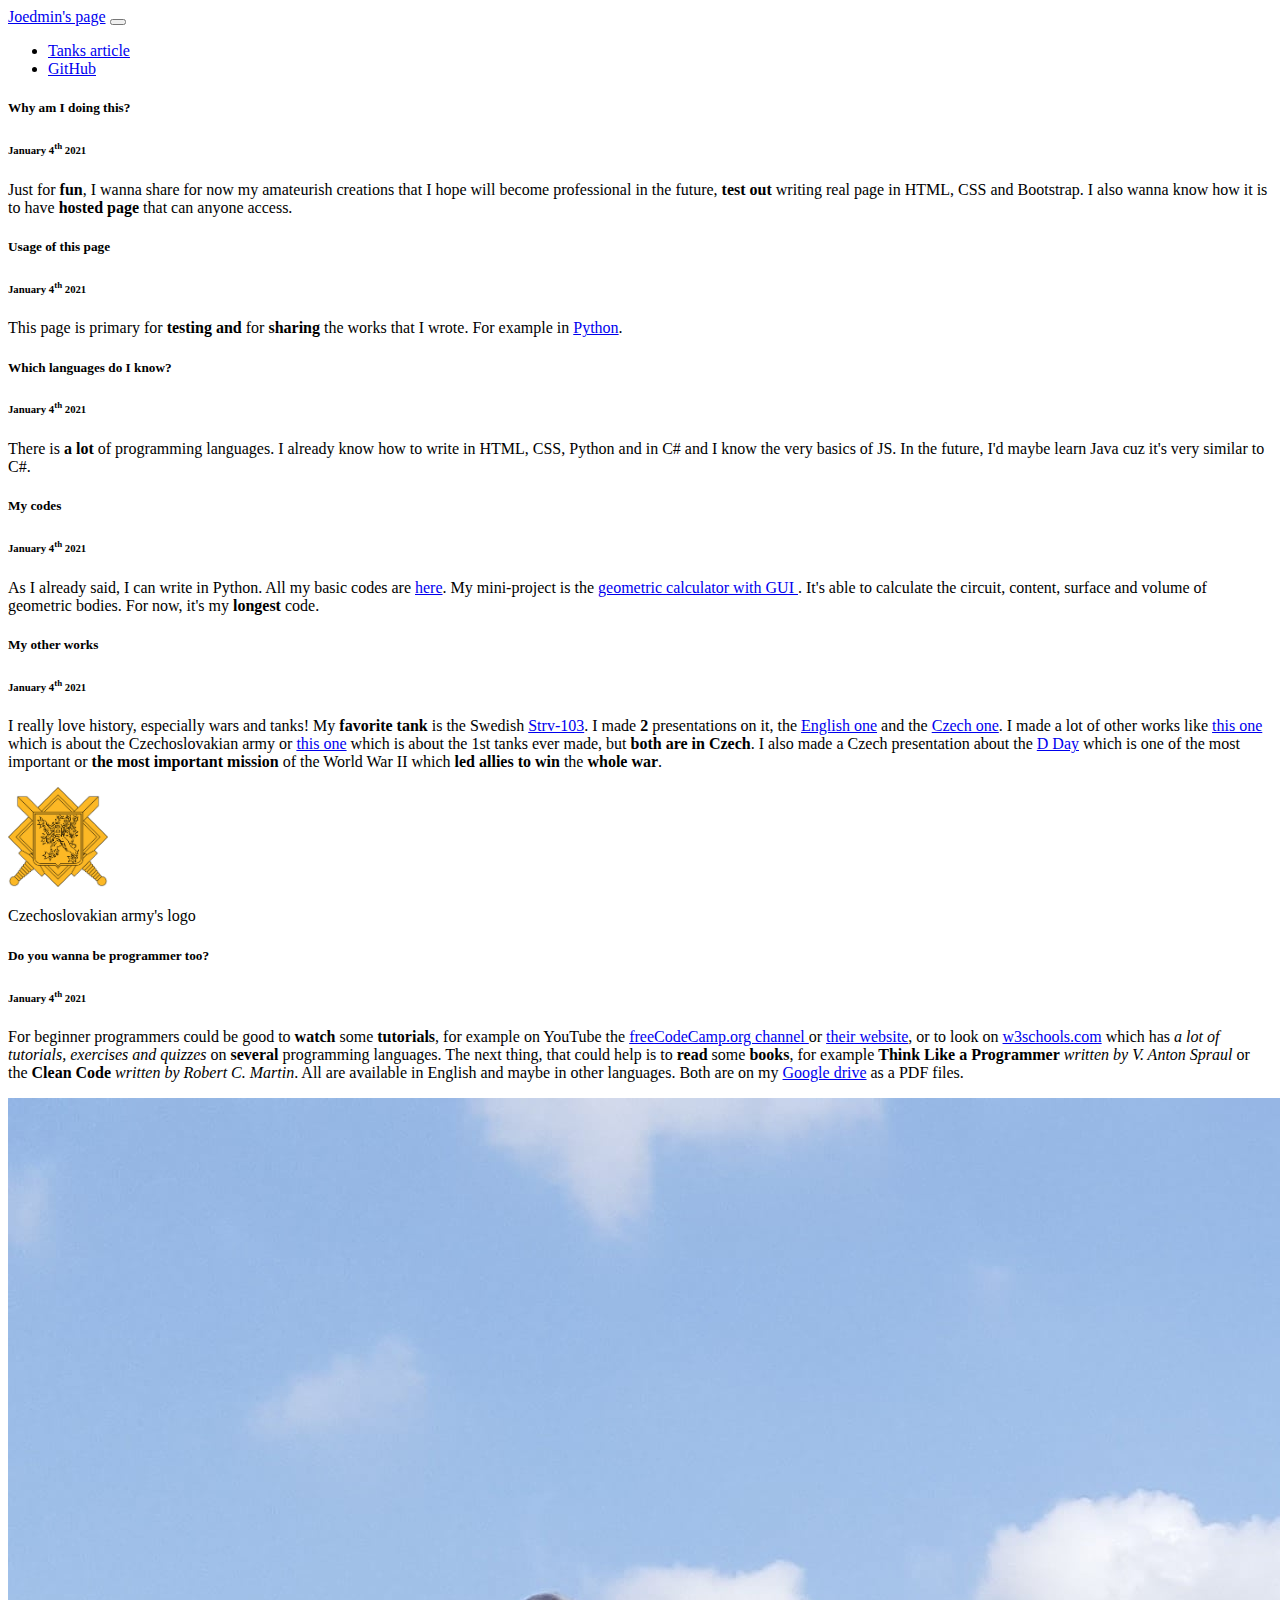
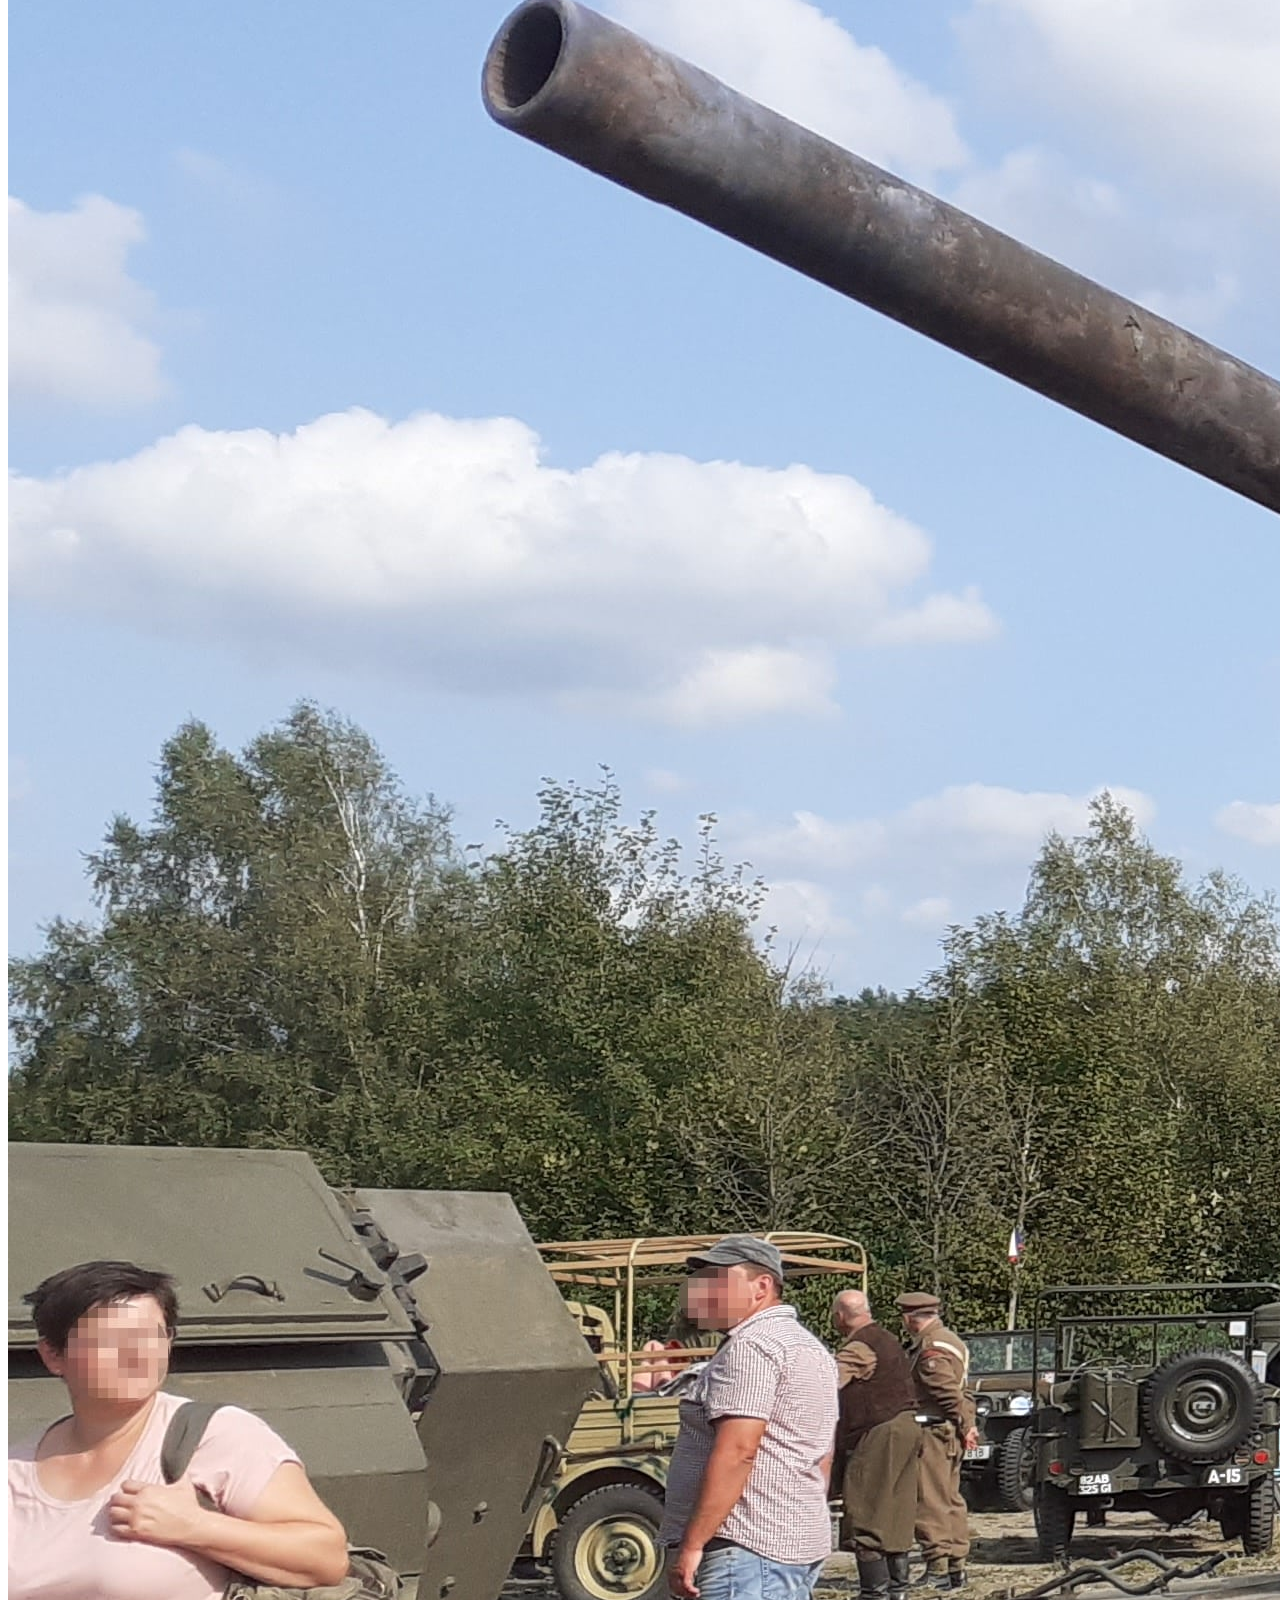
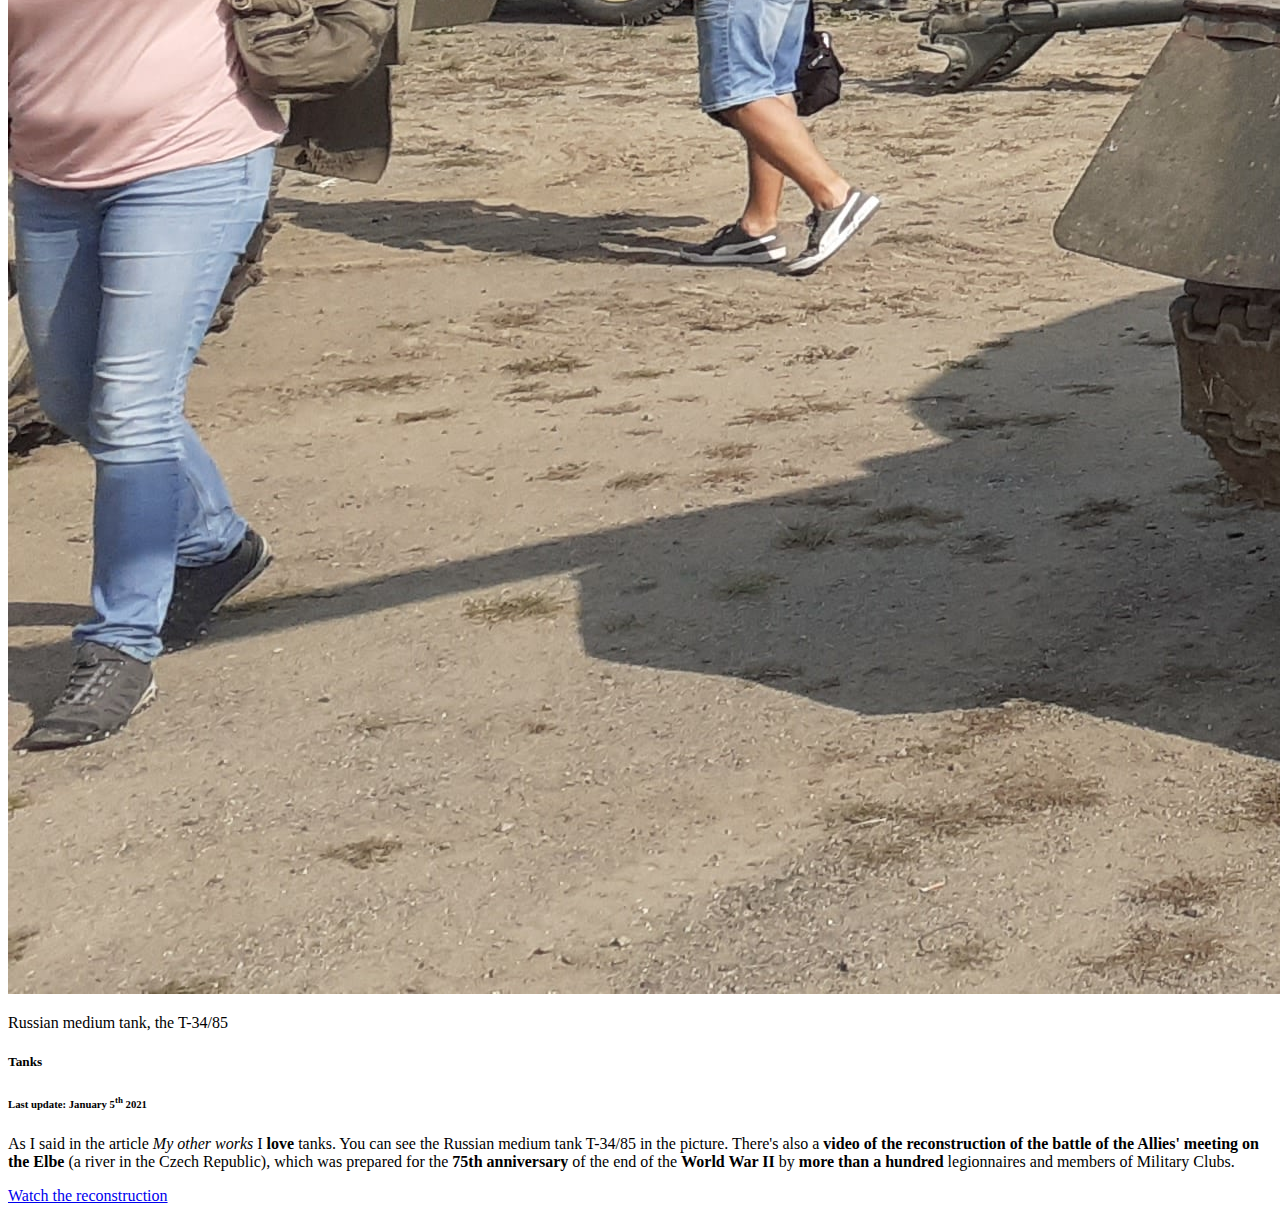
==== commit adbc8017: "Reordered navbar links, added or changet titles on links" ====
--- a/index.html
+++ b/index.html
@@ -21,7 +21,9 @@
 		<!-- Navbar -->
 		<nav class="navbar navbar-expand-lg navbar-dark bg-dark fixed-top">
 			<section class="container-fluid">
-				<a class="navbar-brand" href="">Joedmin's page</a>
+				<a class="navbar-brand" href="index.html" title="Home"
+					>Joedmin's page</a
+				>
 				<button
 					class="navbar-toggler"
 					type="button"
@@ -40,10 +42,19 @@
 					<ul class="navbar-nav me-auto mb-2 mb-lg-0">
 						<li class="nav-item">
 							<a
+								class="nav-link active"
+								href="TanksPage/tanks.html"
+								title="Page focused on WWII tanks"
+								>Tanks article</a
+							>
+						</li>
+						<li class="nav-item">
+							<a
 								class="nav-link"
 								href="https://github.com/Joedmin580"
 								target="_blank"
-								>My github profile</a
+								title="My GitHub profile"
+								>GitHub</a
 							>
 						</li>
 					</ul>
@@ -52,7 +63,7 @@
 		</nav>
 
 		<!-- Articles -->
-		<main class="container pt-3 mt-5 pb-4">
+		<main class="container pt-3 mt-5 pb-3">
 			<div class="row">
 				<article class="col-sm p-1 m-0">
 					<div class="card shadowsm">
@@ -317,6 +328,7 @@
 				</div>
 			</div>
 		</main>
+
 		<!-- Script -->
 		<script
 			src="https://cdn.jsdelivr.net/npm/bootstrap@5.0.0-beta1/dist/js/bootstrap.bundle.min.js"
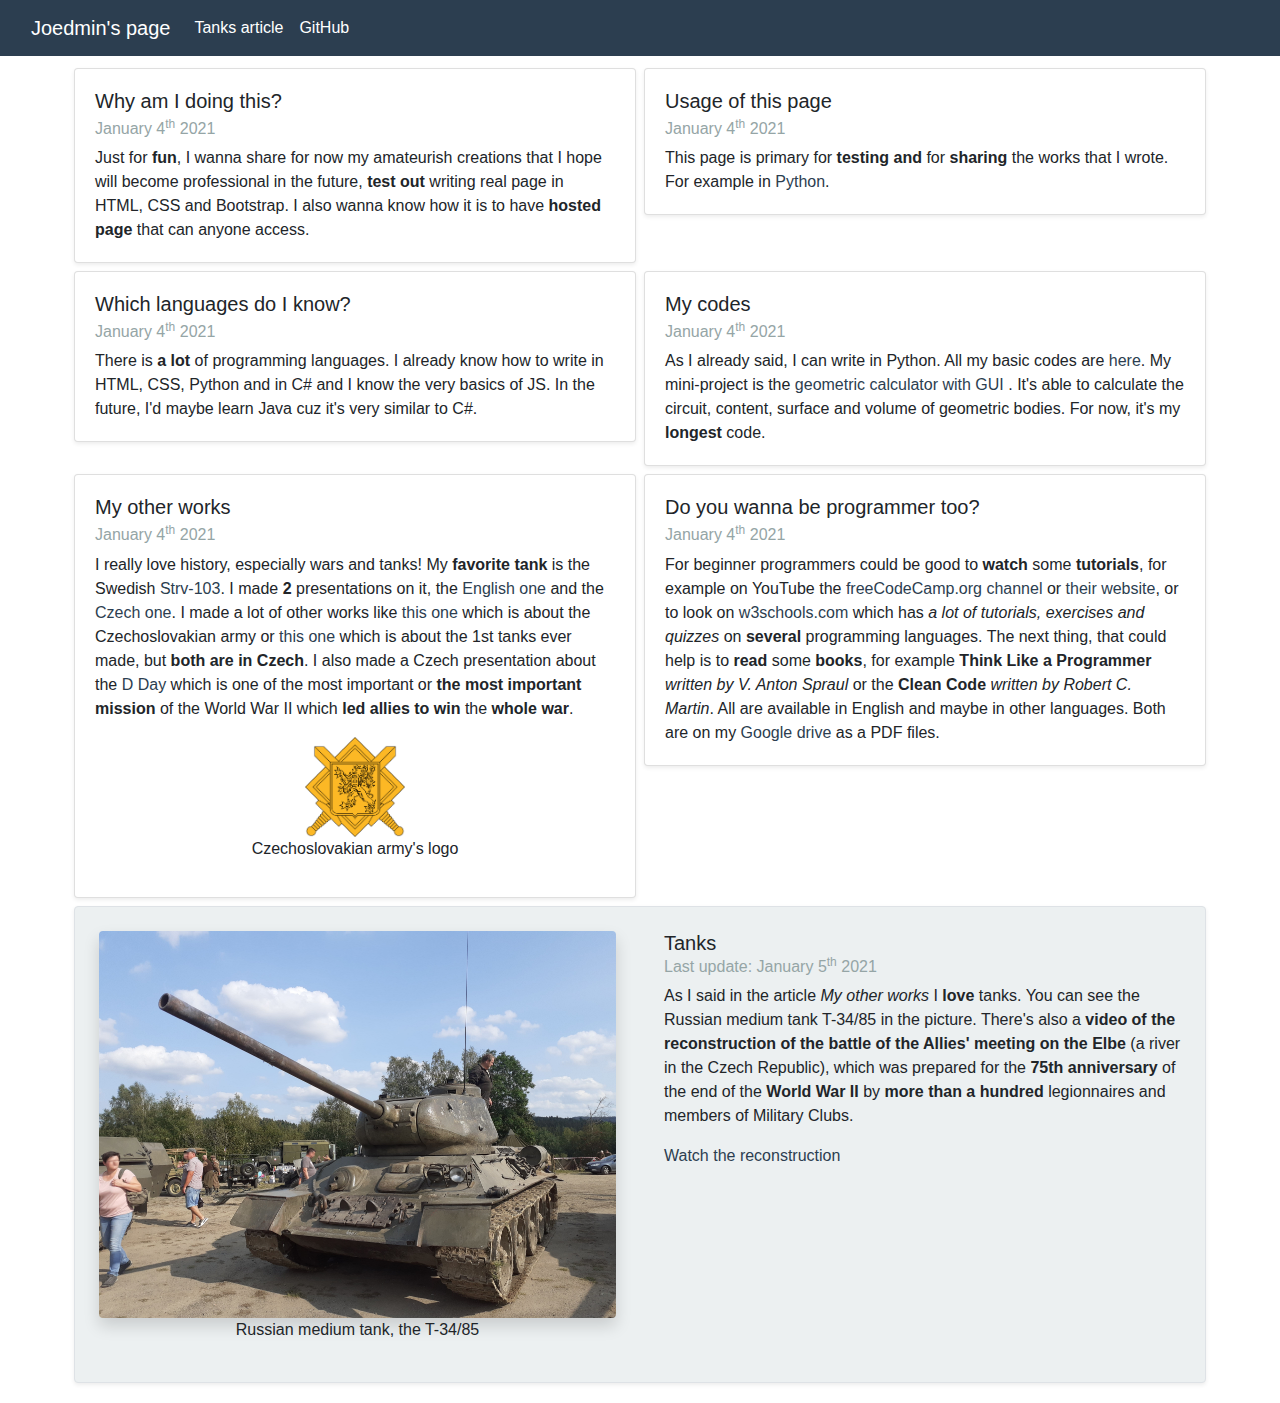
==== commit 1cb631a5: "Using .css file" ====
--- a/index.html
+++ b/index.html
@@ -7,19 +7,20 @@
 			name="description"
 			content="A simple page written by Joedmin with help of the Bootstrap"
 		/>
-		<link
+		<link rel="stylesheet" href="bootstrap.css" />
+		<!-- <link
 			href="https://cdn.jsdelivr.net/npm/bootstrap@5.0.0-beta1/dist/css/bootstrap.min.css"
 			rel="stylesheet"
 			integrity="sha384-giJF6kkoqNQ00vy+HMDP7azOuL0xtbfIcaT9wjKHr8RbDVddVHyTfAAsrekwKmP1"
 			crossorigin="anonymous"
-		/>
+		/> -->
 		<link rel="icon" href="images/icon.svg" />
 		<title>Joedmin's page</title>
 	</head>
 
 	<body>
 		<!-- Navbar -->
-		<nav class="navbar navbar-expand-lg navbar-dark bg-dark fixed-top">
+		<nav class="navbar navbar-expand-lg navbar-dark bg-primary fixed-top">
 			<section class="container-fluid">
 				<a class="navbar-brand" href="index.html" title="Home"
 					>Joedmin's page</a
@@ -42,7 +43,7 @@
 					<ul class="navbar-nav me-auto mb-2 mb-lg-0">
 						<li class="nav-item">
 							<a
-								class="nav-link active"
+								class="nav-link"
 								href="TanksPage/tanks.html"
 								title="Page focused on WWII tanks"
 								>Tanks article</a
@@ -66,7 +67,7 @@
 		<main class="container pt-3 mt-5 pb-3">
 			<div class="row">
 				<article class="col-sm p-1 m-0">
-					<div class="card shadowsm">
+					<div class="card shadow-sm">
 						<div class="card-body">
 							<h5 class="card-title">Why am I doing this?</h5>
 							<h6 class="card-subtitle mb-2 text-muted">
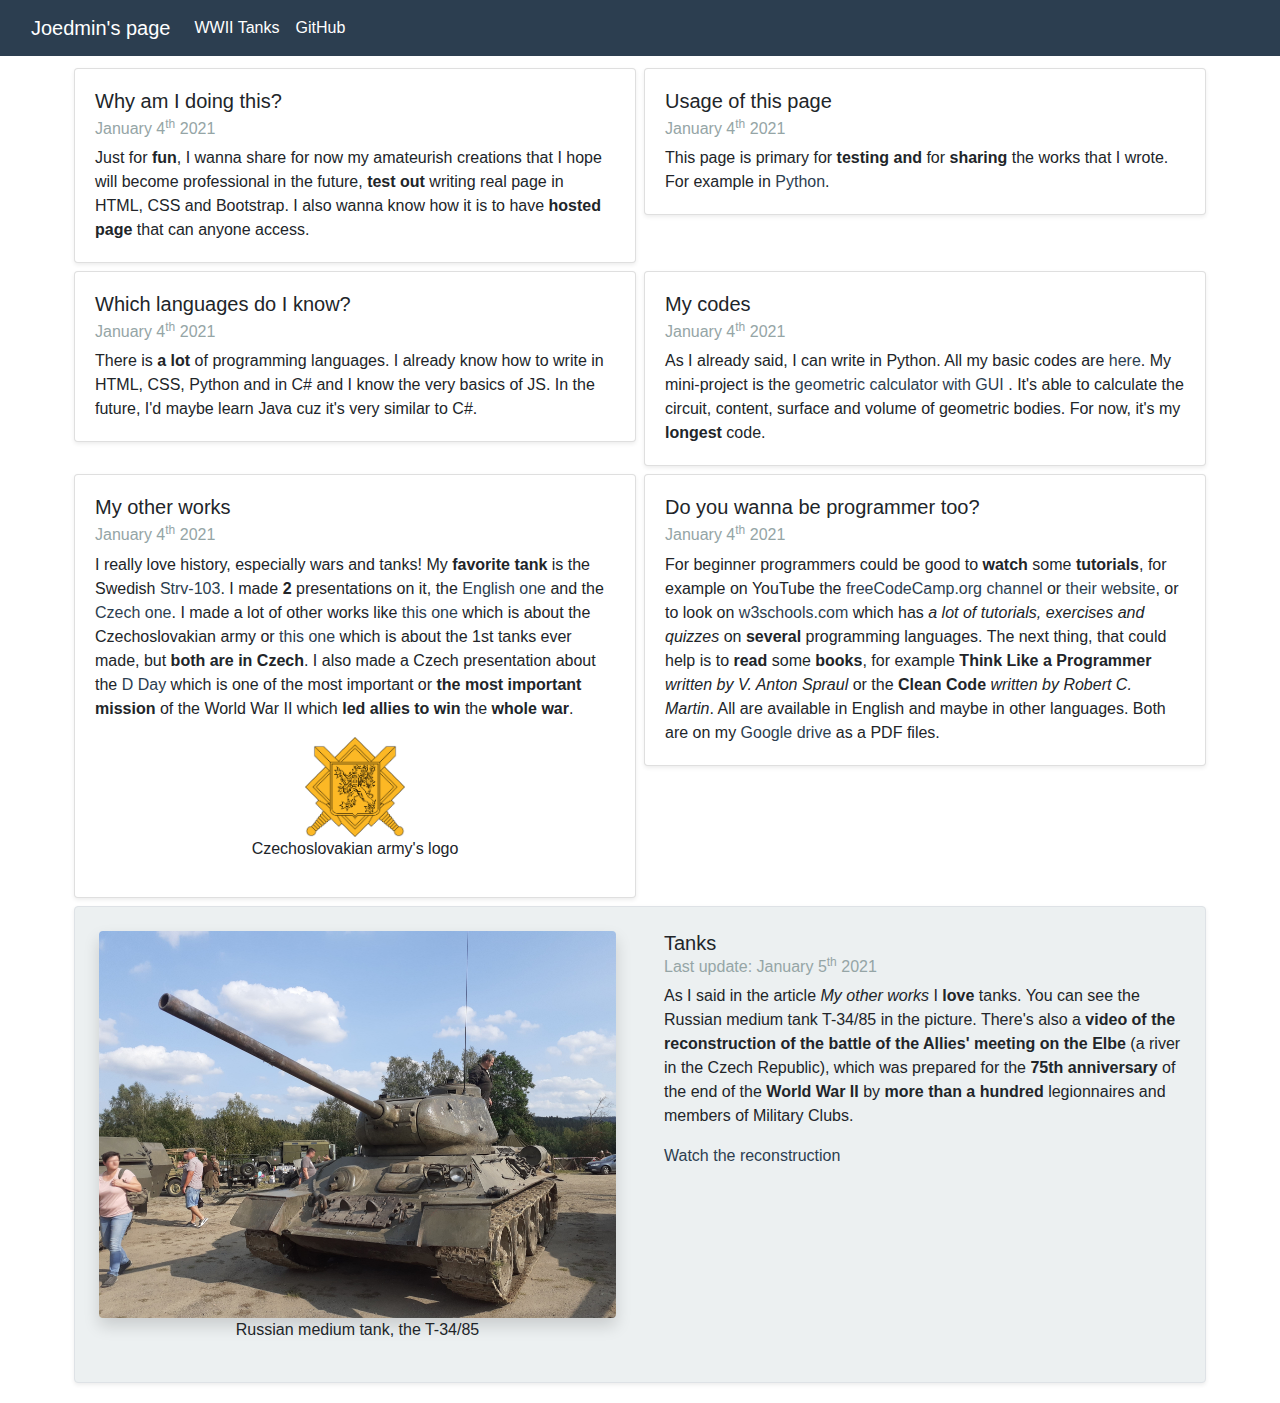
==== commit 8506f357: "Renamed Tanks article to WWII Tanks" ====
--- a/index.html
+++ b/index.html
@@ -46,7 +46,7 @@
 								class="nav-link"
 								href="TanksPage/tanks.html"
 								title="Page focused on WWII tanks"
-								>Tanks article</a
+								>WWII Tanks</a
 							>
 						</li>
 						<li class="nav-item">
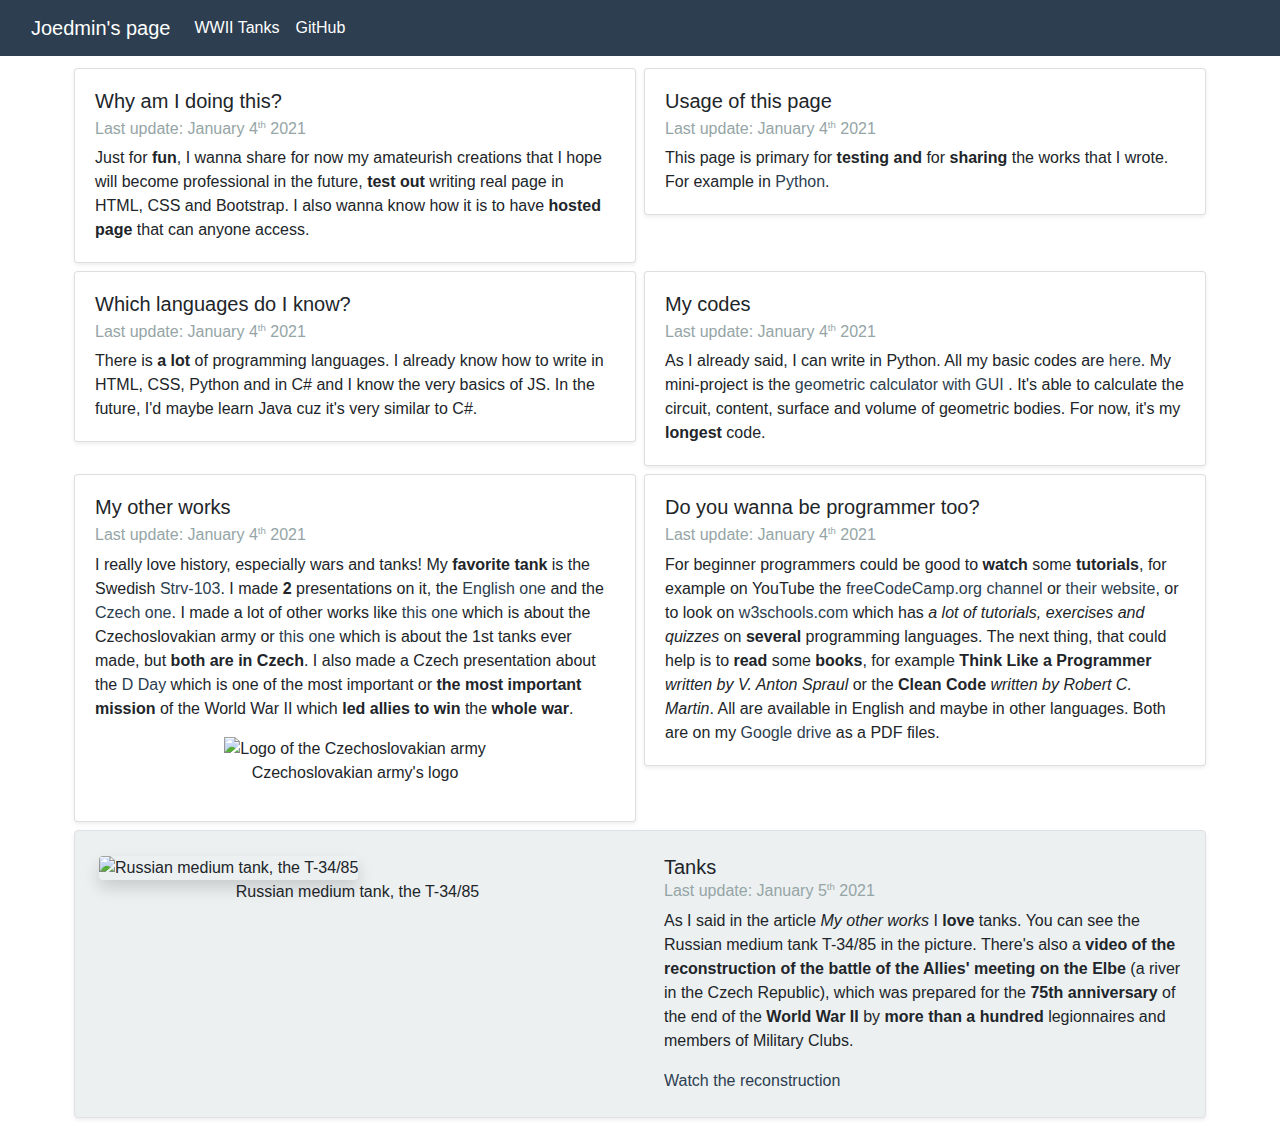
==== commit 3be67140: "Replaced b tang with strong tangs" ====
--- a/index.html
+++ b/index.html
@@ -3,17 +3,8 @@
 	<head>
 		<meta charset="UTF-8" />
 		<meta name="viewport" content="width=device-width, initial-scale=1.0" />
-		<meta
-			name="description"
-			content="A simple page written by Joedmin with help of the Bootstrap"
-		/>
+		<meta name="description" content="A simple page written by Joedmin." />
 		<link rel="stylesheet" href="bootstrap.css" />
-		<!-- <link
-			href="https://cdn.jsdelivr.net/npm/bootstrap@5.0.0-beta1/dist/css/bootstrap.min.css"
-			rel="stylesheet"
-			integrity="sha384-giJF6kkoqNQ00vy+HMDP7azOuL0xtbfIcaT9wjKHr8RbDVddVHyTfAAsrekwKmP1"
-			crossorigin="anonymous"
-		/> -->
 		<link rel="icon" href="images/icon.svg" />
 		<title>Joedmin's page</title>
 	</head>
@@ -65,13 +56,17 @@
 
 		<!-- Articles -->
 		<main class="container pt-3 mt-5 pb-3">
+			<!-- 1st row -->
 			<div class="row">
 				<article class="col-sm p-1 m-0">
 					<div class="card shadow-sm">
 						<div class="card-body">
 							<h5 class="card-title">Why am I doing this?</h5>
 							<h6 class="card-subtitle mb-2 text-muted">
-								January 4<sup>th</sup> 2021
+								Last update: January 4<sup
+									><small>th</small></sup
+								>
+								2021
 							</h6>
 							<p class="card-text">
 								Just for <strong>fun</strong>, I wanna share for
@@ -90,7 +85,10 @@
 						<div class="card-body">
 							<h5 class="card-title">Usage of this page</h5>
 							<h6 class="card-subtitle mb-2 text-muted">
-								January 4<sup>th</sup> 2021
+								Last update: January 4<sup
+									><small>th</small></sup
+								>
+								2021
 							</h6>
 							<p class="card-text">
 								This page is primary for
@@ -108,6 +106,7 @@
 					</div>
 				</article>
 			</div>
+			<!-- 2nd row -->
 			<div class="row">
 				<article class="col-sm p-1 m-0">
 					<article class="card shadow-sm">
@@ -116,7 +115,10 @@
 								Which languages do I know?
 							</h5>
 							<h6 class="card-subtitle mb-2 text-muted">
-								January 4<sup>th</sup> 2021
+								Last update: January 4<sup
+									><small>th</small></sup
+								>
+								2021
 							</h6>
 							<p class="card-text">
 								There is <strong>a lot</strong> of programming
@@ -133,7 +135,10 @@
 						<div class="card-body">
 							<h5 class="card-title">My codes</h5>
 							<h6 class="card-subtitle mb-2 text-muted">
-								January 4<sup>th</sup> 2021
+								Last update: January 4<sup
+									><small>th</small></sup
+								>
+								2021
 							</h6>
 							<p class="card-text">
 								As I already said, I can write in Python. All my
@@ -155,24 +160,29 @@
 					</div>
 				</article>
 			</div>
+			<!-- 3rd row -->
 			<div class="row">
 				<article class="col-sm p-1 m-0">
 					<div class="card shadow-sm">
 						<div class="card-body">
 							<h5 class="card-title">My other works</h5>
 							<h6 class="card-subtitle mb-2 text-muted">
-								January 4<sup>th</sup> 2021
+								Last update: January 4<sup
+									><small>th</small></sup
+								>
+								2021
 							</h6>
 							<p class="card-text">
 								I really love history, especially wars and
 								tanks! My
-								<b>favorite tank</b> is the Swedish
+								<strong>favorite tank</strong> is the Swedish
 								<a
 									href="https://en.wikipedia.org/wiki/Stridsvagn_103"
 									title="Wikipedia about Stridsvagn 103"
 									target="_blank"
 									>Strv-103</a
-								>. I made <b>2</b> presentations on it, the
+								>. I made <strong>2</strong> presentations on
+								it, the
 								<a
 									href="https://drive.google.com/file/d/1--AkA5wil6Zslitcjc2c-s1ifipa41NF/view?usp=sharing"
 									target="_blank"
@@ -196,22 +206,23 @@
 									>this one</a
 								>
 								which is about the 1st tanks ever made, but
-								<b>both are in Czech</b>. I also made a Czech
-								presentation about the
+								<strong>both are in Czech</strong>. I also made
+								a Czech presentation about the
 								<a
 									href="https://drive.google.com/file/d/10_gF4NgREZ4PmX0piFbr68PwJ373UNwN/view?usp=sharing"
 									target="_blank"
 									>D Day</a
 								>
 								which is one of the most important or
-								<b>the most important mission</b> of the World
-								War II which <b>led allies to win</b> the
-								<b>whole war</b>.
+								<strong>the most important mission</strong> of
+								the World War II which
+								<strong>led allies to win</strong> the
+								<strong>whole war</strong>.
 							</p>
 							<div class="text-center">
 								<img
 									class="image"
-									src="images/czechoslovakian.png"
+									src="Images/Original/czechoslovakian.png"
 									alt="Logo of the Czechoslovakian army"
 									title="Logo of the Czechoslovakian army"
 									width="100px"
@@ -228,7 +239,10 @@
 								Do you wanna be programmer too?
 							</h5>
 							<h6 class="card-subtitle mb-2 text-muted">
-								January 4<sup>th</sup> 2021
+								Last update: January 4<sup
+									><small>th</small></sup
+								>
+								2021
 							</h6>
 							<p class="card-text">
 								For beginner programmers could be good to
@@ -281,13 +295,14 @@
 					</div>
 				</article>
 			</div>
+			<!-- Stretched link with image -->
 			<div class="container m-0 p-1">
 				<div
 					class="row bg-light position-relative shadow-sm border rounded"
 				>
 					<div class="col-md-6 mb-md-0 p-md-4 pt-2">
 						<img
-							src="images/tank-compress.jpg"
+							src="Images/Compressed/tank-compress.jpg"
 							class="w-100 rounded shadow"
 							alt="Russian medium tank, the T-34/85"
 							title="Russian medium tank, the T-34/85"
@@ -299,7 +314,8 @@
 					<div class="col-md-6 p-4 ps-md-0">
 						<h5 class="mt-0">Tanks</h5>
 						<h6 class="card-subtitle mb-2 text-muted">
-							Last update: January 5<sup>th</sup> 2021
+							Last update: January 5<sup><small>th</small></sup>
+							2021
 						</h6>
 						<p>
 							As I said in the article
